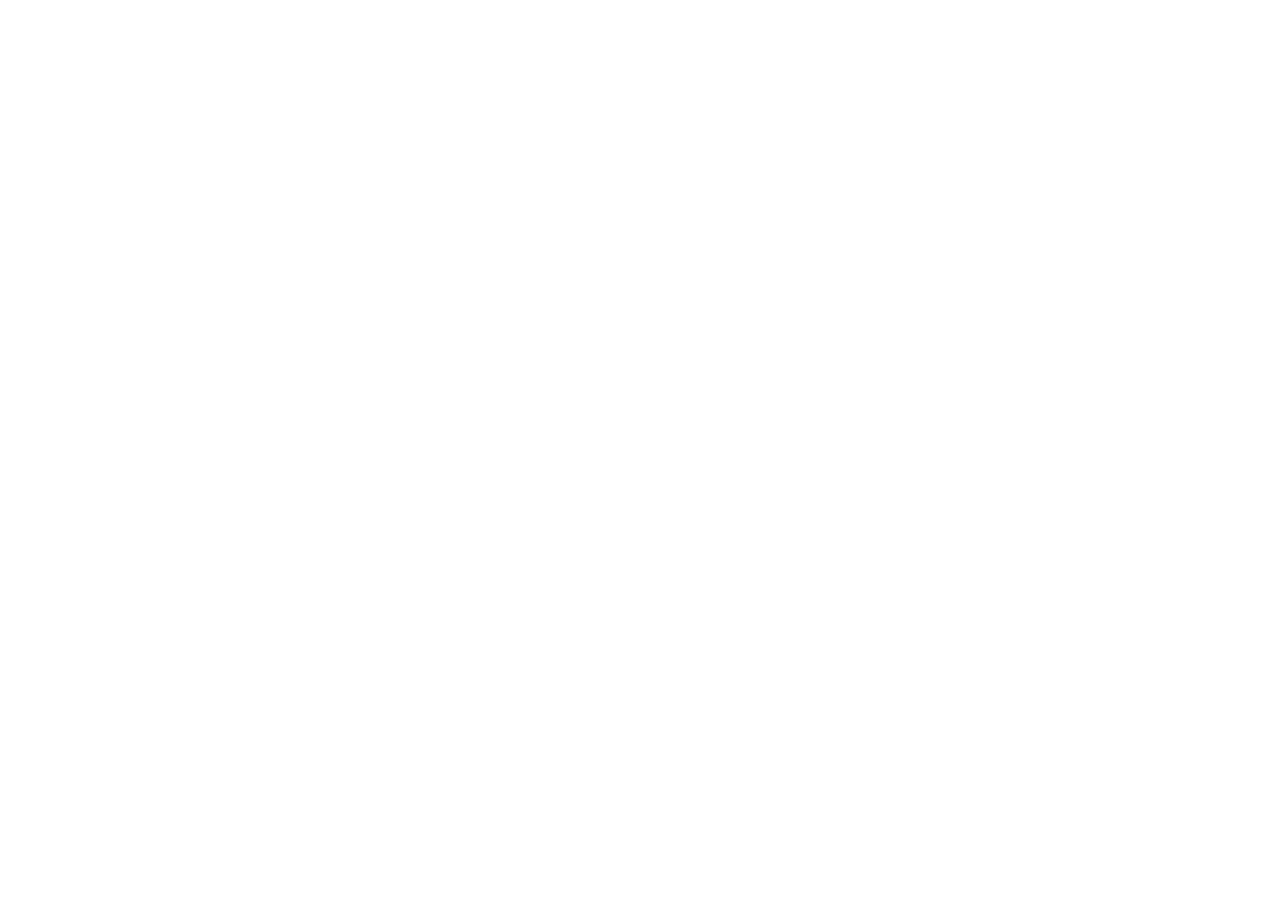
==== index.html @ 2cc30427 "完成了登录和注册功能的开发" ====
<!DOCTYPE html>
<html lang="en">
<head>
    <meta charset="UTF-8">
    <meta http-equiv="X-UA-Compatible" content="IE=edge">
    <meta name="viewport" content="width=device-width, initial-scale=1.0">
    <title>Document</title>
</head>
<body>
    
</body>
</html>
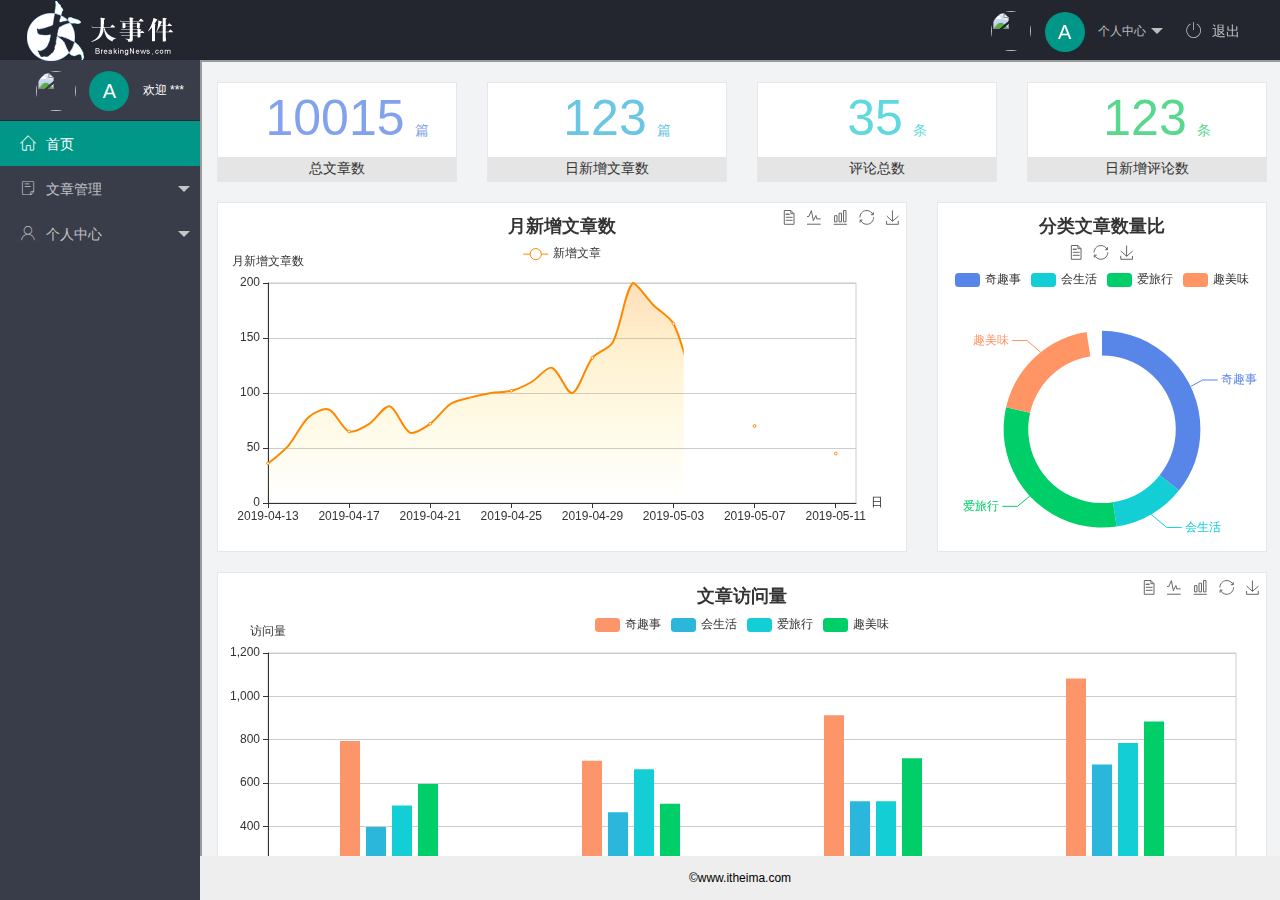
==== commit 14e8b4bc: "完成了主页功能的开" ====
--- a/index.html
+++ b/index.html
@@ -1,12 +1,92 @@
 <!DOCTYPE html>
 <html lang="en">
-<head>
-    <meta charset="UTF-8">
-    <meta http-equiv="X-UA-Compatible" content="IE=edge">
-    <meta name="viewport" content="width=device-width, initial-scale=1.0">
-    <title>Document</title>
-</head>
-<body>
-    
-</body>
+  <head>
+    <meta charset="UTF-8" />
+    <meta name="viewport" content="width=device-width, initial-scale=1.0" />
+    <title>后台主页</title>
+    <!-- 导入 layui 的样式表 -->
+    <link rel="stylesheet" href="/assets/lib/layui/css/layui.css" />
+    <!-- 导入 第三方图标库 -->
+    <link rel="stylesheet" href="/assets/fonts/iconfont.css">
+    <!-- 导入 自己 的样式表 -->
+    <link rel="stylesheet" href="/assets/css/index.css" />
+  </head>
+  <body class="layui-layout-body">
+    <div class="layui-layout layui-layout-admin">
+      <div class="layui-header">
+        <div class="layui-logo">
+          <img src="/assets/images/logo.png" alt="" />
+        </div>
+        <!-- 头部区域（可配合layui已有的水平导航） -->
+        <ul class="layui-nav layui-layout-right">
+          <li class="layui-nav-item">
+            <a href="javascript:;" class="userinfo">
+              <img src="http://t.cn/RCzsdCq" class="layui-nav-img" />
+              <span class="text-avatar">A</span>
+              个人中心
+            </a>
+            <dl class="layui-nav-child">
+              <dd><a href="">基本资料</a></dd>
+              <dd><a href="">更换头像</a></dd>
+              <dd><a href="">重置密码</a></dd>
+            </dl>
+          </li>
+          <li class="layui-nav-item"><a href="javascript:;" id="btnLogout"><span class="iconfont icon-tuichu"></span>退出</a></li>
+        </ul>
+      </div>
+
+      <div class="layui-side layui-bg-black">
+        <div class="layui-side-scroll">
+            <div class="userinfo">
+                <img src="http://t.cn/RCzsdCq" class="layui-nav-img" />
+                <span class="text-avatar">A</span>
+                <span id="welcome">欢迎 ***</span>
+            </div>
+          <!-- 左侧导航区域（可配合layui已有的垂直导航） -->
+          <ul class="layui-nav layui-nav-tree" lay-filter="test" lay-shrink="all">
+
+            <li class="layui-nav-item layui-this"><a href="/home/dashboard.html" target="fm"><span class="iconfont icon-home"></span>首页</a></li>
+            <!--name属性用来指定当前ifram的名称，src属性用来规定iframe中显示的文档的url-->
+            <li class="layui-nav-item ">
+              <a class="" href="javascript:;"><span class="iconfont icon-16"></span>文章管理</a>
+              <dl class="layui-nav-child">
+                <dd><a href="javascript:;">文章类别</a></dd>
+                <dd><a href="javascript:;">文章列表</a></dd>
+                <dd><a href="javascript:;">发布文章 </a></dd>
+              </dl>
+            </li>
+
+            <li class="layui-nav-item">
+              <a href="javascript:;"><span class="iconfont icon-user"></span>个人中心</a>
+              <dl class="layui-nav-child">
+                <dd><a href="javascript:;">基本资料</a></dd>
+                <dd><a href="javascript:;">更换头像</a></dd>
+                <dd><a href="javascript:;">重置密码</a></dd>
+              </dl>
+            </li>
+        
+          </ul>
+        </div>
+      </div>
+
+      <div class="layui-body">
+        <!-- 内容主体区域 -->
+        <iframe name="fm" src="/home/dashboard.html"></iframe> <!--默认是首页-->
+
+      </div>
+
+      <div class="layui-footer">
+        <!-- 底部固定区域 -->
+        ©www.itheima.com
+      </div>
+    </div>
+    <!-- 导入 layui 的JS文件 -->
+    <script src="/assets/lib/layui/layui.all.js"></script>
+    <!-- 导入 jquery 的JS文件 -->
+    <script src="/assets/lib/jquery.js"></script>
+    <!-- 导入 自己 的baseAPI文件 -->
+    <script src="/assets/js/baseAPI.js"></script>
+    <!-- 导入 自己 的JS文件 -->
+    <script src="/assets/js/index.js"></script>
+  </body>
 </html>--- a/assets/lib/layui/css/layui.css
+++ b/assets/lib/layui/css/layui.css
@@ -0,0 +1,2 @@
+/** layui-v2.5.5 MIT License By https://www.layui.com */
+ .layui-inline,img{display:inline-block;vertical-align:middle}h1,h2,h3,h4,h5,h6{font-weight:400}.layui-edge,.layui-header,.layui-inline,.layui-main{position:relative}.layui-body,.layui-edge,.layui-elip{overflow:hidden}.layui-btn,.layui-edge,.layui-inline,img{vertical-align:middle}.layui-btn,.layui-disabled,.layui-icon,.layui-unselect{-moz-user-select:none;-webkit-user-select:none;-ms-user-select:none}.layui-elip,.layui-form-checkbox span,.layui-form-pane .layui-form-label{text-overflow:ellipsis;white-space:nowrap}.layui-breadcrumb,.layui-tree-btnGroup{visibility:hidden}blockquote,body,button,dd,div,dl,dt,form,h1,h2,h3,h4,h5,h6,input,li,ol,p,pre,td,textarea,th,ul{margin:0;padding:0;-webkit-tap-highlight-color:rgba(0,0,0,0)}a:active,a:hover{outline:0}img{border:none}li{list-style:none}table{border-collapse:collapse;border-spacing:0}h4,h5,h6{font-size:100%}button,input,optgroup,option,select,textarea{font-family:inherit;font-size:inherit;font-style:inherit;font-weight:inherit;outline:0}pre{white-space:pre-wrap;white-space:-moz-pre-wrap;white-space:-pre-wrap;white-space:-o-pre-wrap;word-wrap:break-word}body{line-height:24px;font:14px Helvetica Neue,Helvetica,PingFang SC,Tahoma,Arial,sans-serif}hr{height:1px;margin:10px 0;border:0;clear:both}a{color:#333;text-decoration:none}a:hover{color:#777}a cite{font-style:normal;*cursor:pointer}.layui-border-box,.layui-border-box *{box-sizing:border-box}.layui-box,.layui-box *{box-sizing:content-box}.layui-clear{clear:both;*zoom:1}.layui-clear:after{content:'\20';clear:both;*zoom:1;display:block;height:0}.layui-inline{*display:inline;*zoom:1}.layui-edge{display:inline-block;width:0;height:0;border-width:6px;border-style:dashed;border-color:transparent}.layui-edge-top{top:-4px;border-bottom-color:#999;border-bottom-style:solid}.layui-edge-right{border-left-color:#999;border-left-style:solid}.layui-edge-bottom{top:2px;border-top-color:#999;border-top-style:solid}.layui-edge-left{border-right-color:#999;border-right-style:solid}.layui-disabled,.layui-disabled:hover{color:#d2d2d2!important;cursor:not-allowed!important}.layui-circle{border-radius:100%}.layui-show{display:block!important}.layui-hide{display:none!important}@font-face{font-family:layui-icon;src:url(../font/iconfont.eot?v=250);src:url(../font/iconfont.eot?v=250#iefix) format('embedded-opentype'),url(../font/iconfont.woff2?v=250) format('woff2'),url(../font/iconfont.woff?v=250) format('woff'),url(../font/iconfont.ttf?v=250) format('truetype'),url(../font/iconfont.svg?v=250#layui-icon) format('svg')}.layui-icon{font-family:layui-icon!important;font-size:16px;font-style:normal;-webkit-font-smoothing:antialiased;-moz-osx-font-smoothing:grayscale}.layui-icon-reply-fill:before{content:"\e611"}.layui-icon-set-fill:before{content:"\e614"}.layui-icon-menu-fill:before{content:"\e60f"}.layui-icon-search:before{content:"\e615"}.layui-icon-share:before{content:"\e641"}.layui-icon-set-sm:before{content:"\e620"}.layui-icon-engine:before{content:"\e628"}.layui-icon-close:before{content:"\1006"}.layui-icon-close-fill:before{content:"\1007"}.layui-icon-chart-screen:before{content:"\e629"}.layui-icon-star:before{content:"\e600"}.layui-icon-circle-dot:before{content:"\e617"}.layui-icon-chat:before{content:"\e606"}.layui-icon-release:before{content:"\e609"}.layui-icon-list:before{content:"\e60a"}.layui-icon-chart:before{content:"\e62c"}.layui-icon-ok-circle:before{content:"\1005"}.layui-icon-layim-theme:before{content:"\e61b"}.layui-icon-table:before{content:"\e62d"}.layui-icon-right:before{content:"\e602"}.layui-icon-left:before{content:"\e603"}.layui-icon-cart-simple:before{content:"\e698"}.layui-icon-face-cry:before{content:"\e69c"}.layui-icon-face-smile:before{content:"\e6af"}.layui-icon-survey:before{content:"\e6b2"}.layui-icon-tree:before{content:"\e62e"}.layui-icon-upload-circle:before{content:"\e62f"}.layui-icon-add-circle:before{content:"\e61f"}.layui-icon-download-circle:before{content:"\e601"}.layui-icon-templeate-1:before{content:"\e630"}.layui-icon-util:before{content:"\e631"}.layui-icon-face-surprised:before{content:"\e664"}.layui-icon-edit:before{content:"\e642"}.layui-icon-speaker:before{content:"\e645"}.layui-icon-down:before{content:"\e61a"}.layui-icon-file:before{content:"\e621"}.layui-icon-layouts:before{content:"\e632"}.layui-icon-rate-half:before{content:"\e6c9"}.layui-icon-add-circle-fine:before{content:"\e608"}.layui-icon-prev-circle:before{content:"\e633"}.layui-icon-read:before{content:"\e705"}.layui-icon-404:before{content:"\e61c"}.layui-icon-carousel:before{content:"\e634"}.layui-icon-help:before{content:"\e607"}.layui-icon-code-circle:before{content:"\e635"}.layui-icon-water:before{content:"\e636"}.layui-icon-username:before{content:"\e66f"}.layui-icon-find-fill:before{content:"\e670"}.layui-icon-about:before{content:"\e60b"}.layui-icon-location:before{content:"\e715"}.layui-icon-up:before{content:"\e619"}.layui-icon-pause:before{content:"\e651"}.layui-icon-date:before{content:"\e637"}.layui-icon-layim-uploadfile:before{content:"\e61d"}.layui-icon-delete:before{content:"\e640"}.layui-icon-play:before{content:"\e652"}.layui-icon-top:before{content:"\e604"}.layui-icon-friends:before{content:"\e612"}.layui-icon-refresh-3:before{content:"\e9aa"}.layui-icon-ok:before{content:"\e605"}.layui-icon-layer:before{content:"\e638"}.layui-icon-face-smile-fine:before{content:"\e60c"}.layui-icon-dollar:before{content:"\e659"}.layui-icon-group:before{content:"\e613"}.layui-icon-layim-download:before{content:"\e61e"}.layui-icon-picture-fine:before{content:"\e60d"}.layui-icon-link:before{content:"\e64c"}.layui-icon-diamond:before{content:"\e735"}.layui-icon-log:before{content:"\e60e"}.layui-icon-rate-solid:before{content:"\e67a"}.layui-icon-fonts-del:before{content:"\e64f"}.layui-icon-unlink:before{content:"\e64d"}.layui-icon-fonts-clear:before{content:"\e639"}.layui-icon-triangle-r:before{content:"\e623"}.layui-icon-circle:before{content:"\e63f"}.layui-icon-radio:before{content:"\e643"}.layui-icon-align-center:before{content:"\e647"}.layui-icon-align-right:before{content:"\e648"}.layui-icon-align-left:before{content:"\e649"}.layui-icon-loading-1:before{content:"\e63e"}.layui-icon-return:before{content:"\e65c"}.layui-icon-fonts-strong:before{content:"\e62b"}.layui-icon-upload:before{content:"\e67c"}.layui-icon-dialogue:before{content:"\e63a"}.layui-icon-video:before{content:"\e6ed"}.layui-icon-headset:before{content:"\e6fc"}.layui-icon-cellphone-fine:before{content:"\e63b"}.layui-icon-add-1:before{content:"\e654"}.layui-icon-face-smile-b:before{content:"\e650"}.layui-icon-fonts-html:before{content:"\e64b"}.layui-icon-form:before{content:"\e63c"}.layui-icon-cart:before{content:"\e657"}.layui-icon-camera-fill:before{content:"\e65d"}.layui-icon-tabs:before{content:"\e62a"}.layui-icon-fonts-code:before{content:"\e64e"}.layui-icon-fire:before{content:"\e756"}.layui-icon-set:before{content:"\e716"}.layui-icon-fonts-u:before{content:"\e646"}.layui-icon-triangle-d:before{content:"\e625"}.layui-icon-tips:before{content:"\e702"}.layui-icon-picture:before{content:"\e64a"}.layui-icon-more-vertical:before{content:"\e671"}.layui-icon-flag:before{content:"\e66c"}.layui-icon-loading:before{content:"\e63d"}.layui-icon-fonts-i:before{content:"\e644"}.layui-icon-refresh-1:before{content:"\e666"}.layui-icon-rmb:before{content:"\e65e"}.layui-icon-home:before{content:"\e68e"}.layui-icon-user:before{content:"\e770"}.layui-icon-notice:before{content:"\e667"}.layui-icon-login-weibo:before{content:"\e675"}.layui-icon-voice:before{content:"\e688"}.layui-icon-upload-drag:before{content:"\e681"}.layui-icon-login-qq:before{content:"\e676"}.layui-icon-snowflake:before{content:"\e6b1"}.layui-icon-file-b:before{content:"\e655"}.layui-icon-template:before{content:"\e663"}.layui-icon-auz:before{content:"\e672"}.layui-icon-console:before{content:"\e665"}.layui-icon-app:before{content:"\e653"}.layui-icon-prev:before{content:"\e65a"}.layui-icon-website:before{content:"\e7ae"}.layui-icon-next:before{content:"\e65b"}.layui-icon-component:before{content:"\e857"}.layui-icon-more:before{content:"\e65f"}.layui-icon-login-wechat:before{content:"\e677"}.layui-icon-shrink-right:before{content:"\e668"}.layui-icon-spread-left:before{content:"\e66b"}.layui-icon-camera:before{content:"\e660"}.layui-icon-note:before{content:"\e66e"}.layui-icon-refresh:before{content:"\e669"}.layui-icon-female:before{content:"\e661"}.layui-icon-male:before{content:"\e662"}.layui-icon-password:before{content:"\e673"}.layui-icon-senior:before{content:"\e674"}.layui-icon-theme:before{content:"\e66a"}.layui-icon-tread:before{content:"\e6c5"}.layui-icon-praise:before{content:"\e6c6"}.layui-icon-star-fill:before{content:"\e658"}.layui-icon-rate:before{content:"\e67b"}.layui-icon-template-1:before{content:"\e656"}.layui-icon-vercode:before{content:"\e679"}.layui-icon-cellphone:before{content:"\e678"}.layui-icon-screen-full:before{content:"\e622"}.layui-icon-screen-restore:before{content:"\e758"}.layui-icon-cols:before{content:"\e610"}.layui-icon-export:before{content:"\e67d"}.layui-icon-print:before{content:"\e66d"}.layui-icon-slider:before{content:"\e714"}.layui-icon-addition:before{content:"\e624"}.layui-icon-subtraction:before{content:"\e67e"}.layui-icon-service:before{content:"\e626"}.layui-icon-transfer:before{content:"\e691"}.layui-main{width:1140px;margin:0 auto}.layui-header{z-index:1000;height:60px}.layui-header a:hover{transition:all .5s;-webkit-transition:all .5s}.layui-side{position:fixed;left:0;top:0;bottom:0;z-index:999;width:200px;overflow-x:hidden}.layui-side-scroll{position:relative;width:220px;height:100%;overflow-x:hidden}.layui-body{position:absolute;left:200px;right:0;top:0;bottom:0;z-index:998;width:auto;overflow-y:auto;box-sizing:border-box}.layui-layout-body{overflow:hidden}.layui-layout-admin .layui-header{background-color:#23262E}.layui-layout-admin .layui-side{top:60px;width:200px;overflow-x:hidden}.layui-layout-admin .layui-body{position:fixed;top:60px;bottom:44px}.layui-layout-admin .layui-main{width:auto;margin:0 15px}.layui-layout-admin .layui-footer{position:fixed;left:200px;right:0;bottom:0;height:44px;line-height:44px;padding:0 15px;background-color:#eee}.layui-layout-admin .layui-logo{position:absolute;left:0;top:0;width:200px;height:100%;line-height:60px;text-align:center;color:#009688;font-size:16px}.layui-layout-admin .layui-header .layui-nav{background:0 0}.layui-layout-left{position:absolute!important;left:200px;top:0}.layui-layout-right{position:absolute!important;right:0;top:0}.layui-container{position:relative;margin:0 auto;padding:0 15px;box-sizing:border-box}.layui-fluid{position:relative;margin:0 auto;padding:0 15px}.layui-row:after,.layui-row:before{content:'';display:block;clear:both}.layui-col-lg1,.layui-col-lg10,.layui-col-lg11,.layui-col-lg12,.layui-col-lg2,.layui-col-lg3,.layui-col-lg4,.layui-col-lg5,.layui-col-lg6,.layui-col-lg7,.layui-col-lg8,.layui-col-lg9,.layui-col-md1,.layui-col-md10,.layui-col-md11,.layui-col-md12,.layui-col-md2,.layui-col-md3,.layui-col-md4,.layui-col-md5,.layui-col-md6,.layui-col-md7,.layui-col-md8,.layui-col-md9,.layui-col-sm1,.layui-col-sm10,.layui-col-sm11,.layui-col-sm12,.layui-col-sm2,.layui-col-sm3,.layui-col-sm4,.layui-col-sm5,.layui-col-sm6,.layui-col-sm7,.layui-col-sm8,.layui-col-sm9,.layui-col-xs1,.layui-col-xs10,.layui-col-xs11,.layui-col-xs12,.layui-col-xs2,.layui-col-xs3,.layui-col-xs4,.layui-col-xs5,.layui-col-xs6,.layui-col-xs7,.layui-col-xs8,.layui-col-xs9{position:relative;display:block;box-sizing:border-box}.layui-col-xs1,.layui-col-xs10,.layui-col-xs11,.layui-col-xs12,.layui-col-xs2,.layui-col-xs3,.layui-col-xs4,.layui-col-xs5,.layui-col-xs6,.layui-col-xs7,.layui-col-xs8,.layui-col-xs9{float:left}.layui-col-xs1{width:8.33333333%}.layui-col-xs2{width:16.66666667%}.layui-col-xs3{width:25%}.layui-col-xs4{width:33.33333333%}.layui-col-xs5{width:41.66666667%}.layui-col-xs6{width:50%}.layui-col-xs7{width:58.33333333%}.layui-col-xs8{width:66.66666667%}.layui-col-xs9{width:75%}.layui-col-xs10{width:83.33333333%}.layui-col-xs11{width:91.66666667%}.layui-col-xs12{width:100%}.layui-col-xs-offset1{margin-left:8.33333333%}.layui-col-xs-offset2{margin-left:16.66666667%}.layui-col-xs-offset3{margin-left:25%}.layui-col-xs-offset4{margin-left:33.33333333%}.layui-col-xs-offset5{margin-left:41.66666667%}.layui-col-xs-offset6{margin-left:50%}.layui-col-xs-offset7{margin-left:58.33333333%}.layui-col-xs-offset8{margin-left:66.66666667%}.layui-col-xs-offset9{margin-left:75%}.layui-col-xs-offset10{margin-left:83.33333333%}.layui-col-xs-offset11{margin-left:91.66666667%}.layui-col-xs-offset12{margin-left:100%}@media screen and (max-width:768px){.layui-hide-xs{display:none!important}.layui-show-xs-block{display:block!important}.layui-show-xs-inline{display:inline!important}.layui-show-xs-inline-block{display:inline-block!important}}@media screen and (min-width:768px){.layui-container{width:750px}.layui-hide-sm{display:none!important}.layui-show-sm-block{display:block!important}.layui-show-sm-inline{display:inline!important}.layui-show-sm-inline-block{display:inline-block!important}.layui-col-sm1,.layui-col-sm10,.layui-col-sm11,.layui-col-sm12,.layui-col-sm2,.layui-col-sm3,.layui-col-sm4,.layui-col-sm5,.layui-col-sm6,.layui-col-sm7,.layui-col-sm8,.layui-col-sm9{float:left}.layui-col-sm1{width:8.33333333%}.layui-col-sm2{width:16.66666667%}.layui-col-sm3{width:25%}.layui-col-sm4{width:33.33333333%}.layui-col-sm5{width:41.66666667%}.layui-col-sm6{width:50%}.layui-col-sm7{width:58.33333333%}.layui-col-sm8{width:66.66666667%}.layui-col-sm9{width:75%}.layui-col-sm10{width:83.33333333%}.layui-col-sm11{width:91.66666667%}.layui-col-sm12{width:100%}.layui-col-sm-offset1{margin-left:8.33333333%}.layui-col-sm-offset2{margin-left:16.66666667%}.layui-col-sm-offset3{margin-left:25%}.layui-col-sm-offset4{margin-left:33.33333333%}.layui-col-sm-offset5{margin-left:41.66666667%}.layui-col-sm-offset6{margin-left:50%}.layui-col-sm-offset7{margin-left:58.33333333%}.layui-col-sm-offset8{margin-left:66.66666667%}.layui-col-sm-offset9{margin-left:75%}.layui-col-sm-offset10{margin-left:83.33333333%}.layui-col-sm-offset11{margin-left:91.66666667%}.layui-col-sm-offset12{margin-left:100%}}@media screen and (min-width:992px){.layui-container{width:970px}.layui-hide-md{display:none!important}.layui-show-md-block{display:block!important}.layui-show-md-inline{display:inline!important}.layui-show-md-inline-block{display:inline-block!important}.layui-col-md1,.layui-col-md10,.layui-col-md11,.layui-col-md12,.layui-col-md2,.layui-col-md3,.layui-col-md4,.layui-col-md5,.layui-col-md6,.layui-col-md7,.layui-col-md8,.layui-col-md9{float:left}.layui-col-md1{width:8.33333333%}.layui-col-md2{width:16.66666667%}.layui-col-md3{width:25%}.layui-col-md4{width:33.33333333%}.layui-col-md5{width:41.66666667%}.layui-col-md6{width:50%}.layui-col-md7{width:58.33333333%}.layui-col-md8{width:66.66666667%}.layui-col-md9{width:75%}.layui-col-md10{width:83.33333333%}.layui-col-md11{width:91.66666667%}.layui-col-md12{width:100%}.layui-col-md-offset1{margin-left:8.33333333%}.layui-col-md-offset2{margin-left:16.66666667%}.layui-col-md-offset3{margin-left:25%}.layui-col-md-offset4{margin-left:33.33333333%}.layui-col-md-offset5{margin-left:41.66666667%}.layui-col-md-offset6{margin-left:50%}.layui-col-md-offset7{margin-left:58.33333333%}.layui-col-md-offset8{margin-left:66.66666667%}.layui-col-md-offset9{margin-left:75%}.layui-col-md-offset10{margin-left:83.33333333%}.layui-col-md-offset11{margin-left:91.66666667%}.layui-col-md-offset12{margin-left:100%}}@media screen and (min-width:1200px){.layui-container{width:1170px}.layui-hide-lg{display:none!important}.layui-show-lg-block{display:block!important}.layui-show-lg-inline{display:inline!important}.layui-show-lg-inline-block{display:inline-block!important}.layui-col-lg1,.layui-col-lg10,.layui-col-lg11,.layui-col-lg12,.layui-col-lg2,.layui-col-lg3,.layui-col-lg4,.layui-col-lg5,.layui-col-lg6,.layui-col-lg7,.layui-col-lg8,.layui-col-lg9{float:left}.layui-col-lg1{width:8.33333333%}.layui-col-lg2{width:16.66666667%}.layui-col-lg3{width:25%}.layui-col-lg4{width:33.33333333%}.layui-col-lg5{width:41.66666667%}.layui-col-lg6{width:50%}.layui-col-lg7{width:58.33333333%}.layui-col-lg8{width:66.66666667%}.layui-col-lg9{width:75%}.layui-col-lg10{width:83.33333333%}.layui-col-lg11{width:91.66666667%}.layui-col-lg12{width:100%}.layui-col-lg-offset1{margin-left:8.33333333%}.layui-col-lg-offset2{margin-left:16.66666667%}.layui-col-lg-offset3{margin-left:25%}.layui-col-lg-offset4{margin-left:33.33333333%}.layui-col-lg-offset5{margin-left:41.66666667%}.layui-col-lg-offset6{margin-left:50%}.layui-col-lg-offset7{margin-left:58.33333333%}.layui-col-lg-offset8{margin-left:66.66666667%}.layui-col-lg-offset9{margin-left:75%}.layui-col-lg-offset10{margin-left:83.33333333%}.layui-col-lg-offset11{margin-left:91.66666667%}.layui-col-lg-offset12{margin-left:100%}}.layui-col-space1{margin:-.5px}.layui-col-space1>*{padding:.5px}.layui-col-space3{margin:-1.5px}.layui-col-space3>*{padding:1.5px}.layui-col-space5{margin:-2.5px}.layui-col-space5>*{padding:2.5px}.layui-col-space8{margin:-3.5px}.layui-col-space8>*{padding:3.5px}.layui-col-space10{margin:-5px}.layui-col-space10>*{padding:5px}.layui-col-space12{margin:-6px}.layui-col-space12>*{padding:6px}.layui-col-space15{margin:-7.5px}.layui-col-space15>*{padding:7.5px}.layui-col-space18{margin:-9px}.layui-col-space18>*{padding:9px}.layui-col-space20{margin:-10px}.layui-col-space20>*{padding:10px}.layui-col-space22{margin:-11px}.layui-col-space22>*{padding:11px}.layui-col-space25{margin:-12.5px}.layui-col-space25>*{padding:12.5px}.layui-col-space30{margin:-15px}.layui-col-space30>*{padding:15px}.layui-btn,.layui-input,.layui-select,.layui-textarea,.layui-upload-button{outline:0;-webkit-appearance:none;transition:all .3s;-webkit-transition:all .3s;box-sizing:border-box}.layui-elem-quote{margin-bottom:10px;padding:15px;line-height:22px;border-left:5px solid #009688;border-radius:0 2px 2px 0;background-color:#f2f2f2}.layui-quote-nm{border-style:solid;border-width:1px 1px 1px 5px;background:0 0}.layui-elem-field{margin-bottom:10px;padding:0;border-width:1px;border-style:solid}.layui-elem-field legend{margin-left:20px;padding:0 10px;font-size:20px;font-weight:300}.layui-field-title{margin:10px 0 20px;border-width:1px 0 0}.layui-field-box{padding:10px 15px}.layui-field-title .layui-field-box{padding:10px 0}.layui-progress{position:relative;height:6px;border-radius:20px;background-color:#e2e2e2}.layui-progress-bar{position:absolute;left:0;top:0;width:0;max-width:100%;height:6px;border-radius:20px;text-align:right;background-color:#5FB878;transition:all .3s;-webkit-transition:all .3s}.layui-progress-big,.layui-progress-big .layui-progress-bar{height:18px;line-height:18px}.layui-progress-text{position:relative;top:-20px;line-height:18px;font-size:12px;color:#666}.layui-progress-big .layui-progress-text{position:static;padding:0 10px;color:#fff}.layui-collapse{border-width:1px;border-style:solid;border-radius:2px}.layui-colla-content,.layui-colla-item{border-top-width:1px;border-top-style:solid}.layui-colla-item:first-child{border-top:none}.layui-colla-title{position:relative;height:42px;line-height:42px;padding:0 15px 0 35px;color:#333;background-color:#f2f2f2;cursor:pointer;font-size:14px;overflow:hidden}.layui-colla-content{display:none;padding:10px 15px;line-height:22px;color:#666}.layui-colla-icon{position:absolute;left:15px;top:0;font-size:14px}.layui-card{margin-bottom:15px;border-radius:2px;background-color:#fff;box-shadow:0 1px 2px 0 rgba(0,0,0,.05)}.layui-card:last-child{margin-bottom:0}.layui-card-header{position:relative;height:42px;line-height:42px;padding:0 15px;border-bottom:1px solid #f6f6f6;color:#333;border-radius:2px 2px 0 0;font-size:14px}.layui-bg-black,.layui-bg-blue,.layui-bg-cyan,.layui-bg-green,.layui-bg-orange,.layui-bg-red{color:#fff!important}.layui-card-body{position:relative;padding:10px 15px;line-height:24px}.layui-card-body[pad15]{padding:15px}.layui-card-body[pad20]{padding:20px}.layui-card-body .layui-table{margin:5px 0}.layui-card .layui-tab{margin:0}.layui-panel-window{position:relative;padding:15px;border-radius:0;border-top:5px solid #E6E6E6;background-color:#fff}.layui-auxiliar-moving{position:fixed;left:0;right:0;top:0;bottom:0;width:100%;height:100%;background:0 0;z-index:9999999999}.layui-form-label,.layui-form-mid,.layui-form-select,.layui-input-block,.layui-input-inline,.layui-textarea{position:relative}.layui-bg-red{background-color:#FF5722!important}.layui-bg-orange{background-color:#FFB800!important}.layui-bg-green{background-color:#009688!important}.layui-bg-cyan{background-color:#2F4056!important}.layui-bg-blue{background-color:#1E9FFF!important}.layui-bg-black{background-color:#393D49!important}.layui-bg-gray{background-color:#eee!important;color:#666!important}.layui-badge-rim,.layui-colla-content,.layui-colla-item,.layui-collapse,.layui-elem-field,.layui-form-pane .layui-form-item[pane],.layui-form-pane .layui-form-label,.layui-input,.layui-layedit,.layui-layedit-tool,.layui-quote-nm,.layui-select,.layui-tab-bar,.layui-tab-card,.layui-tab-title,.layui-tab-title .layui-this:after,.layui-textarea{border-color:#e6e6e6}.layui-timeline-item:before,hr{background-color:#e6e6e6}.layui-text{line-height:22px;font-size:14px;color:#666}.layui-text h1,.layui-text h2,.layui-text h3{font-weight:500;color:#333}.layui-text h1{font-size:30px}.layui-text h2{font-size:24px}.layui-text h3{font-size:18px}.layui-text a:not(.layui-btn){color:#01AAED}.layui-text a:not(.layui-btn):hover{text-decoration:underline}.layui-text ul{padding:5px 0 5px 15px}.layui-text ul li{margin-top:5px;list-style-type:disc}.layui-text em,.layui-word-aux{color:#999!important;padding:0 5px!important}.layui-btn{display:inline-block;height:38px;line-height:38px;padding:0 18px;background-color:#009688;color:#fff;white-space:nowrap;text-align:center;font-size:14px;border:none;border-radius:2px;cursor:pointer}.layui-btn:hover{opacity:.8;filter:alpha(opacity=80);color:#fff}.layui-btn:active{opacity:1;filter:alpha(opacity=100)}.layui-btn+.layui-btn{margin-left:10px}.layui-btn-container{font-size:0}.layui-btn-container .layui-btn{margin-right:10px;margin-bottom:10px}.layui-btn-container .layui-btn+.layui-btn{margin-left:0}.layui-table .layui-btn-container .layui-btn{margin-bottom:9px}.layui-btn-radius{border-radius:100px}.layui-btn .layui-icon{margin-right:3px;font-size:18px;vertical-align:bottom;vertical-align:middle\9}.layui-btn-primary{border:1px solid #C9C9C9;background-color:#fff;color:#555}.layui-btn-primary:hover{border-color:#009688;color:#333}.layui-btn-normal{background-color:#1E9FFF}.layui-btn-warm{background-color:#FFB800}.layui-btn-danger{background-color:#FF5722}.layui-btn-checked{background-color:#5FB878}.layui-btn-disabled,.layui-btn-disabled:active,.layui-btn-disabled:hover{border:1px solid #e6e6e6;background-color:#FBFBFB;color:#C9C9C9;cursor:not-allowed;opacity:1}.layui-btn-lg{height:44px;line-height:44px;padding:0 25px;font-size:16px}.layui-btn-sm{height:30px;line-height:30px;padding:0 10px;font-size:12px}.layui-btn-sm i{font-size:16px!important}.layui-btn-xs{height:22px;line-height:22px;padding:0 5px;font-size:12px}.layui-btn-xs i{font-size:14px!important}.layui-btn-group{display:inline-block;vertical-align:middle;font-size:0}.layui-btn-group .layui-btn{margin-left:0!important;margin-right:0!important;border-left:1px solid rgba(255,255,255,.5);border-radius:0}.layui-btn-group .layui-btn-primary{border-left:none}.layui-btn-group .layui-btn-primary:hover{border-color:#C9C9C9;color:#009688}.layui-btn-group .layui-btn:first-child{border-left:none;border-radius:2px 0 0 2px}.layui-btn-group .layui-btn-primary:first-child{border-left:1px solid #c9c9c9}.layui-btn-group .layui-btn:last-child{border-radius:0 2px 2px 0}.layui-btn-group .layui-btn+.layui-btn{margin-left:0}.layui-btn-group+.layui-btn-group{margin-left:10px}.layui-btn-fluid{width:100%}.layui-input,.layui-select,.layui-textarea{height:38px;line-height:1.3;line-height:38px\9;border-width:1px;border-style:solid;background-color:#fff;border-radius:2px}.layui-input::-webkit-input-placeholder,.layui-select::-webkit-input-placeholder,.layui-textarea::-webkit-input-placeholder{line-height:1.3}.layui-input,.layui-textarea{display:block;width:100%;padding-left:10px}.layui-input:hover,.layui-textarea:hover{border-color:#D2D2D2!important}.layui-input:focus,.layui-textarea:focus{border-color:#C9C9C9!important}.layui-textarea{min-height:100px;height:auto;line-height:20px;padding:6px 10px;resize:vertical}.layui-select{padding:0 10px}.layui-form input[type=checkbox],.layui-form input[type=radio],.layui-form select{display:none}.layui-form [lay-ignore]{display:initial}.layui-form-item{margin-bottom:15px;clear:both;*zoom:1}.layui-form-item:after{content:'\20';clear:both;*zoom:1;display:block;height:0}.layui-form-label{float:left;display:block;padding:9px 15px;width:80px;font-weight:400;line-height:20px;text-align:right}.layui-form-label-col{display:block;float:none;padding:9px 0;line-height:20px;text-align:left}.layui-form-item .layui-inline{margin-bottom:5px;margin-right:10px}.layui-input-block{margin-left:110px;min-height:36px}.layui-input-inline{display:inline-block;vertical-align:middle}.layui-form-item .layui-input-inline{float:left;width:190px;margin-right:10px}.layui-form-text .layui-input-inline{width:auto}.layui-form-mid{float:left;display:block;padding:9px 0!important;line-height:20px;margin-right:10px}.layui-form-danger+.layui-form-select .layui-input,.layui-form-danger:focus{border-color:#FF5722!important}.layui-form-select .layui-input{padding-right:30px;cursor:pointer}.layui-form-select .layui-edge{position:absolute;right:10px;top:50%;margin-top:-3px;cursor:pointer;border-width:6px;border-top-color:#c2c2c2;border-top-style:solid;transition:all .3s;-webkit-transition:all .3s}.layui-form-select dl{display:none;position:absolute;left:0;top:42px;padding:5px 0;z-index:899;min-width:100%;border:1px solid #d2d2d2;max-height:300px;overflow-y:auto;background-color:#fff;border-radius:2px;box-shadow:0 2px 4px rgba(0,0,0,.12);box-sizing:border-box}.layui-form-select dl dd,.layui-form-select dl dt{padding:0 10px;line-height:36px;white-space:nowrap;overflow:hidden;text-overflow:ellipsis}.layui-form-select dl dt{font-size:12px;color:#999}.layui-form-select dl dd{cursor:pointer}.layui-form-select dl dd:hover{background-color:#f2f2f2;-webkit-transition:.5s all;transition:.5s all}.layui-form-select .layui-select-group dd{padding-left:20px}.layui-form-select dl dd.layui-select-tips{padding-left:10px!important;color:#999}.layui-form-select dl dd.layui-this{background-color:#5FB878;color:#fff}.layui-form-checkbox,.layui-form-select dl dd.layui-disabled{background-color:#fff}.layui-form-selected dl{display:block}.layui-form-checkbox,.layui-form-checkbox *,.layui-form-switch{display:inline-block;vertical-align:middle}.layui-form-selected .layui-edge{margin-top:-9px;-webkit-transform:rotate(180deg);transform:rotate(180deg);margin-top:-3px\9}:root .layui-form-selected .layui-edge{margin-top:-9px\0/IE9}.layui-form-selectup dl{top:auto;bottom:42px}.layui-select-none{margin:5px 0;text-align:center;color:#999}.layui-select-disabled .layui-disabled{border-color:#eee!important}.layui-select-disabled .layui-edge{border-top-color:#d2d2d2}.layui-form-checkbox{position:relative;height:30px;line-height:30px;margin-right:10px;padding-right:30px;cursor:pointer;font-size:0;-webkit-transition:.1s linear;transition:.1s linear;box-sizing:border-box}.layui-form-checkbox span{padding:0 10px;height:100%;font-size:14px;border-radius:2px 0 0 2px;background-color:#d2d2d2;color:#fff;overflow:hidden}.layui-form-checkbox:hover span{background-color:#c2c2c2}.layui-form-checkbox i{position:absolute;right:0;top:0;width:30px;height:28px;border:1px solid #d2d2d2;border-left:none;border-radius:0 2px 2px 0;color:#fff;font-size:20px;text-align:center}.layui-form-checkbox:hover i{border-color:#c2c2c2;color:#c2c2c2}.layui-form-checked,.layui-form-checked:hover{border-color:#5FB878}.layui-form-checked span,.layui-form-checked:hover span{background-color:#5FB878}.layui-form-checked i,.layui-form-checked:hover i{color:#5FB878}.layui-form-item .layui-form-checkbox{margin-top:4px}.layui-form-checkbox[lay-skin=primary]{height:auto!important;line-height:normal!important;min-width:18px;min-height:18px;border:none!important;margin-right:0;padding-left:28px;padding-right:0;background:0 0}.layui-form-checkbox[lay-skin=primary] span{padding-left:0;padding-right:15px;line-height:18px;background:0 0;color:#666}.layui-form-checkbox[lay-skin=primary] i{right:auto;left:0;width:16px;height:16px;line-height:16px;border:1px solid #d2d2d2;font-size:12px;border-radius:2px;background-color:#fff;-webkit-transition:.1s linear;transition:.1s linear}.layui-form-checkbox[lay-skin=primary]:hover i{border-color:#5FB878;color:#fff}.layui-form-checked[lay-skin=primary] i{border-color:#5FB878!important;background-color:#5FB878;color:#fff}.layui-checkbox-disbaled[lay-skin=primary] span{background:0 0!important;color:#c2c2c2}.layui-checkbox-disbaled[lay-skin=primary]:hover i{border-color:#d2d2d2}.layui-form-item .layui-form-checkbox[lay-skin=primary]{margin-top:10px}.layui-form-switch{position:relative;height:22px;line-height:22px;min-width:35px;padding:0 5px;margin-top:8px;border:1px solid #d2d2d2;border-radius:20px;cursor:pointer;background-color:#fff;-webkit-transition:.1s linear;transition:.1s linear}.layui-form-switch i{position:absolute;left:5px;top:3px;width:16px;height:16px;border-radius:20px;background-color:#d2d2d2;-webkit-transition:.1s linear;transition:.1s linear}.layui-form-switch em{position:relative;top:0;width:25px;margin-left:21px;padding:0!important;text-align:center!important;color:#999!important;font-style:normal!important;font-size:12px}.layui-form-onswitch{border-color:#5FB878;background-color:#5FB878}.layui-checkbox-disbaled,.layui-checkbox-disbaled i{border-color:#e2e2e2!important}.layui-form-onswitch i{left:100%;margin-left:-21px;background-color:#fff}.layui-form-onswitch em{margin-left:5px;margin-right:21px;color:#fff!important}.layui-checkbox-disbaled span{background-color:#e2e2e2!important}.layui-checkbox-disbaled:hover i{color:#fff!important}[lay-radio]{display:none}.layui-form-radio,.layui-form-radio *{display:inline-block;vertical-align:middle}.layui-form-radio{line-height:28px;margin:6px 10px 0 0;padding-right:10px;cursor:pointer;font-size:0}.layui-form-radio *{font-size:14px}.layui-form-radio>i{margin-right:8px;font-size:22px;color:#c2c2c2}.layui-form-radio>i:hover,.layui-form-radioed>i{color:#5FB878}.layui-radio-disbaled>i{color:#e2e2e2!important}.layui-form-pane .layui-form-label{width:110px;padding:8px 15px;height:38px;line-height:20px;border-width:1px;border-style:solid;border-radius:2px 0 0 2px;text-align:center;background-color:#FBFBFB;overflow:hidden;box-sizing:border-box}.layui-form-pane .layui-input-inline{margin-left:-1px}.layui-form-pane .layui-input-block{margin-left:110px;left:-1px}.layui-form-pane .layui-input{border-radius:0 2px 2px 0}.layui-form-pane .layui-form-text .layui-form-label{float:none;width:100%;border-radius:2px;box-sizing:border-box;text-align:left}.layui-form-pane .layui-form-text .layui-input-inline{display:block;margin:0;top:-1px;clear:both}.layui-form-pane .layui-form-text .layui-input-block{margin:0;left:0;top:-1px}.layui-form-pane .layui-form-text .layui-textarea{min-height:100px;border-radius:0 0 2px 2px}.layui-form-pane .layui-form-checkbox{margin:4px 0 4px 10px}.layui-form-pane .layui-form-radio,.layui-form-pane .layui-form-switch{margin-top:6px;margin-left:10px}.layui-form-pane .layui-form-item[pane]{position:relative;border-width:1px;border-style:solid}.layui-form-pane .layui-form-item[pane] .layui-form-label{position:absolute;left:0;top:0;height:100%;border-width:0 1px 0 0}.layui-form-pane .layui-form-item[pane] .layui-input-inline{margin-left:110px}@media screen and (max-width:450px){.layui-form-item .layui-form-label{text-overflow:ellipsis;overflow:hidden;white-space:nowrap}.layui-form-item .layui-inline{display:block;margin-right:0;margin-bottom:20px;clear:both}.layui-form-item .layui-inline:after{content:'\20';clear:both;display:block;height:0}.layui-form-item .layui-input-inline{display:block;float:none;left:-3px;width:auto;margin:0 0 10px 112px}.layui-form-item .layui-input-inline+.layui-form-mid{margin-left:110px;top:-5px;padding:0}.layui-form-item .layui-form-checkbox{margin-right:5px;margin-bottom:5px}}.layui-layedit{border-width:1px;border-style:solid;border-radius:2px}.layui-layedit-tool{padding:3px 5px;border-bottom-width:1px;border-bottom-style:solid;font-size:0}.layedit-tool-fixed{position:fixed;top:0;border-top:1px solid #e2e2e2}.layui-layedit-tool .layedit-tool-mid,.layui-layedit-tool .layui-icon{display:inline-block;vertical-align:middle;text-align:center;font-size:14px}.layui-layedit-tool .layui-icon{position:relative;width:32px;height:30px;line-height:30px;margin:3px 5px;color:#777;cursor:pointer;border-radius:2px}.layui-layedit-tool .layui-icon:hover{color:#393D49}.layui-layedit-tool .layui-icon:active{color:#000}.layui-layedit-tool .layedit-tool-active{background-color:#e2e2e2;color:#000}.layui-layedit-tool .layui-disabled,.layui-layedit-tool .layui-disabled:hover{color:#d2d2d2;cursor:not-allowed}.layui-layedit-tool .layedit-tool-mid{width:1px;height:18px;margin:0 10px;background-color:#d2d2d2}.layedit-tool-html{width:50px!important;font-size:30px!important}.layedit-tool-b,.layedit-tool-code,.layedit-tool-help{font-size:16px!important}.layedit-tool-d,.layedit-tool-face,.layedit-tool-image,.layedit-tool-unlink{font-size:18px!important}.layedit-tool-image input{position:absolute;font-size:0;left:0;top:0;width:100%;height:100%;opacity:.01;filter:Alpha(opacity=1);cursor:pointer}.layui-layedit-iframe iframe{display:block;width:100%}#LAY_layedit_code{overflow:hidden}.layui-laypage{display:inline-block;*display:inline;*zoom:1;vertical-align:middle;margin:10px 0;font-size:0}.layui-laypage>a:first-child,.layui-laypage>a:first-child em{border-radius:2px 0 0 2px}.layui-laypage>a:last-child,.layui-laypage>a:last-child em{border-radius:0 2px 2px 0}.layui-laypage>:first-child{margin-left:0!important}.layui-laypage>:last-child{margin-right:0!important}.layui-laypage a,.layui-laypage button,.layui-laypage input,.layui-laypage select,.layui-laypage span{border:1px solid #e2e2e2}.layui-laypage a,.layui-laypage span{display:inline-block;*display:inline;*zoom:1;vertical-align:middle;padding:0 15px;height:28px;line-height:28px;margin:0 -1px 5px 0;background-color:#fff;color:#333;font-size:12px}.layui-flow-more a *,.layui-laypage input,.layui-table-view select[lay-ignore]{display:inline-block}.layui-laypage a:hover{color:#009688}.layui-laypage em{font-style:normal}.layui-laypage .layui-laypage-spr{color:#999;font-weight:700}.layui-laypage a{text-decoration:none}.layui-laypage .layui-laypage-curr{position:relative}.layui-laypage .layui-laypage-curr em{position:relative;color:#fff}.layui-laypage .layui-laypage-curr .layui-laypage-em{position:absolute;left:-1px;top:-1px;padding:1px;width:100%;height:100%;background-color:#009688}.layui-laypage-em{border-radius:2px}.layui-laypage-next em,.layui-laypage-prev em{font-family:Sim sun;font-size:16px}.layui-laypage .layui-laypage-count,.layui-laypage .layui-laypage-limits,.layui-laypage .layui-laypage-refresh,.layui-laypage .layui-laypage-skip{margin-left:10px;margin-right:10px;padding:0;border:none}.layui-laypage .layui-laypage-limits,.layui-laypage .layui-laypage-refresh{vertical-align:top}.layui-laypage .layui-laypage-refresh i{font-size:18px;cursor:pointer}.layui-laypage select{height:22px;padding:3px;border-radius:2px;cursor:pointer}.layui-laypage .layui-laypage-skip{height:30px;line-height:30px;color:#999}.layui-laypage button,.layui-laypage input{height:30px;line-height:30px;border-radius:2px;vertical-align:top;background-color:#fff;box-sizing:border-box}.layui-laypage input{width:40px;margin:0 10px;padding:0 3px;text-align:center}.layui-laypage input:focus,.layui-laypage select:focus{border-color:#009688!important}.layui-laypage button{margin-left:10px;padding:0 10px;cursor:pointer}.layui-table,.layui-table-view{margin:10px 0}.layui-flow-more{margin:10px 0;text-align:center;color:#999;font-size:14px}.layui-flow-more a{height:32px;line-height:32px}.layui-flow-more a *{vertical-align:top}.layui-flow-more a cite{padding:0 20px;border-radius:3px;background-color:#eee;color:#333;font-style:normal}.layui-flow-more a cite:hover{opacity:.8}.layui-flow-more a i{font-size:30px;color:#737383}.layui-table{width:100%;background-color:#fff;color:#666}.layui-table tr{transition:all .3s;-webkit-transition:all .3s}.layui-table th{text-align:left;font-weight:400}.layui-table tbody tr:hover,.layui-table thead tr,.layui-table-click,.layui-table-header,.layui-table-hover,.layui-table-mend,.layui-table-patch,.layui-table-tool,.layui-table-total,.layui-table-total tr,.layui-table[lay-even] tr:nth-child(even){background-color:#f2f2f2}.layui-table td,.layui-table th,.layui-table-col-set,.layui-table-fixed-r,.layui-table-grid-down,.layui-table-header,.layui-table-page,.layui-table-tips-main,.layui-table-tool,.layui-table-total,.layui-table-view,.layui-table[lay-skin=line],.layui-table[lay-skin=row]{border-width:1px;border-style:solid;border-color:#e6e6e6}.layui-table td,.layui-table th{position:relative;padding:9px 15px;min-height:20px;line-height:20px;font-size:14px}.layui-table[lay-skin=line] td,.layui-table[lay-skin=line] th{border-width:0 0 1px}.layui-table[lay-skin=row] td,.layui-table[lay-skin=row] th{border-width:0 1px 0 0}.layui-table[lay-skin=nob] td,.layui-table[lay-skin=nob] th{border:none}.layui-table img{max-width:100px}.layui-table[lay-size=lg] td,.layui-table[lay-size=lg] th{padding:15px 30px}.layui-table-view .layui-table[lay-size=lg] .layui-table-cell{height:40px;line-height:40px}.layui-table[lay-size=sm] td,.layui-table[lay-size=sm] th{font-size:12px;padding:5px 10px}.layui-table-view .layui-table[lay-size=sm] .layui-table-cell{height:20px;line-height:20px}.layui-table[lay-data]{display:none}.layui-table-box{position:relative;overflow:hidden}.layui-table-view .layui-table{position:relative;width:auto;margin:0}.layui-table-view .layui-table[lay-skin=line]{border-width:0 1px 0 0}.layui-table-view .layui-table[lay-skin=row]{border-width:0 0 1px}.layui-table-view .layui-table td,.layui-table-view .layui-table th{padding:5px 0;border-top:none;border-left:none}.layui-table-view .layui-table th.layui-unselect .layui-table-cell span{cursor:pointer}.layui-table-view .layui-table td{cursor:default}.layui-table-view .layui-table td[data-edit=text]{cursor:text}.layui-table-view .layui-form-checkbox[lay-skin=primary] i{width:18px;height:18px}.layui-table-view .layui-form-radio{line-height:0;padding:0}.layui-table-view .layui-form-radio>i{margin:0;font-size:20px}.layui-table-init{position:absolute;left:0;top:0;width:100%;height:100%;text-align:center;z-index:110}.layui-table-init .layui-icon{position:absolute;left:50%;top:50%;margin:-15px 0 0 -15px;font-size:30px;color:#c2c2c2}.layui-table-header{border-width:0 0 1px;overflow:hidden}.layui-table-header .layui-table{margin-bottom:-1px}.layui-table-tool .layui-inline[lay-event]{position:relative;width:26px;height:26px;padding:5px;line-height:16px;margin-right:10px;text-align:center;color:#333;border:1px solid #ccc;cursor:pointer;-webkit-transition:.5s all;transition:.5s all}.layui-table-tool .layui-inline[lay-event]:hover{border:1px solid #999}.layui-table-tool-temp{padding-right:120px}.layui-table-tool-self{position:absolute;right:17px;top:10px}.layui-table-tool .layui-table-tool-self .layui-inline[lay-event]{margin:0 0 0 10px}.layui-table-tool-panel{position:absolute;top:29px;left:-1px;padding:5px 0;min-width:150px;min-height:40px;border:1px solid #d2d2d2;text-align:left;overflow-y:auto;background-color:#fff;box-shadow:0 2px 4px rgba(0,0,0,.12)}.layui-table-cell,.layui-table-tool-panel li{overflow:hidden;text-overflow:ellipsis;white-space:nowrap}.layui-table-tool-panel li{padding:0 10px;line-height:30px;-webkit-transition:.5s all;transition:.5s all}.layui-table-tool-panel li .layui-form-checkbox[lay-skin=primary]{width:100%;padding-left:28px}.layui-table-tool-panel li:hover{background-color:#f2f2f2}.layui-table-tool-panel li .layui-form-checkbox[lay-skin=primary] i{position:absolute;left:0;top:0}.layui-table-tool-panel li .layui-form-checkbox[lay-skin=primary] span{padding:0}.layui-table-tool .layui-table-tool-self .layui-table-tool-panel{left:auto;right:-1px}.layui-table-col-set{position:absolute;right:0;top:0;width:20px;height:100%;border-width:0 0 0 1px;background-color:#fff}.layui-table-sort{width:10px;height:20px;margin-left:5px;cursor:pointer!important}.layui-table-sort .layui-edge{position:absolute;left:5px;border-width:5px}.layui-table-sort .layui-table-sort-asc{top:3px;border-top:none;border-bottom-style:solid;border-bottom-color:#b2b2b2}.layui-table-sort .layui-table-sort-asc:hover{border-bottom-color:#666}.layui-table-sort .layui-table-sort-desc{bottom:5px;border-bottom:none;border-top-style:solid;border-top-color:#b2b2b2}.layui-table-sort .layui-table-sort-desc:hover{border-top-color:#666}.layui-table-sort[lay-sort=asc] .layui-table-sort-asc{border-bottom-color:#000}.layui-table-sort[lay-sort=desc] .layui-table-sort-desc{border-top-color:#000}.layui-table-cell{height:28px;line-height:28px;padding:0 15px;position:relative;box-sizing:border-box}.layui-table-cell .layui-form-checkbox[lay-skin=primary]{top:-1px;padding:0}.layui-table-cell .layui-table-link{color:#01AAED}.laytable-cell-checkbox,.laytable-cell-numbers,.laytable-cell-radio,.laytable-cell-space{padding:0;text-align:center}.layui-table-body{position:relative;overflow:auto;margin-right:-1px;margin-bottom:-1px}.layui-table-body .layui-none{line-height:26px;padding:15px;text-align:center;color:#999}.layui-table-fixed{position:absolute;left:0;top:0;z-index:101}.layui-table-fixed .layui-table-body{overflow:hidden}.layui-table-fixed-l{box-shadow:0 -1px 8px rgba(0,0,0,.08)}.layui-table-fixed-r{left:auto;right:-1px;border-width:0 0 0 1px;box-shadow:-1px 0 8px rgba(0,0,0,.08)}.layui-table-fixed-r .layui-table-header{position:relative;overflow:visible}.layui-table-mend{position:absolute;right:-49px;top:0;height:100%;width:50px}.layui-table-tool{position:relative;z-index:890;width:100%;min-height:50px;line-height:30px;padding:10px 15px;border-width:0 0 1px}.layui-table-tool .layui-btn-container{margin-bottom:-10px}.layui-table-page,.layui-table-total{border-width:1px 0 0;margin-bottom:-1px;overflow:hidden}.layui-table-page{position:relative;width:100%;padding:7px 7px 0;height:41px;font-size:12px;white-space:nowrap}.layui-table-page>div{height:26px}.layui-table-page .layui-laypage{margin:0}.layui-table-page .layui-laypage a,.layui-table-page .layui-laypage span{height:26px;line-height:26px;margin-bottom:10px;border:none;background:0 0}.layui-table-page .layui-laypage a,.layui-table-page .layui-laypage span.layui-laypage-curr{padding:0 12px}.layui-table-page .layui-laypage span{margin-left:0;padding:0}.layui-table-page .layui-laypage .layui-laypage-prev{margin-left:-7px!important}.layui-table-page .layui-laypage .layui-laypage-curr .layui-laypage-em{left:0;top:0;padding:0}.layui-table-page .layui-laypage button,.layui-table-page .layui-laypage input{height:26px;line-height:26px}.layui-table-page .layui-laypage input{width:40px}.layui-table-page .layui-laypage button{padding:0 10px}.layui-table-page select{height:18px}.layui-table-patch .layui-table-cell{padding:0;width:30px}.layui-table-edit{position:absolute;left:0;top:0;width:100%;height:100%;padding:0 14px 1px;border-radius:0;box-shadow:1px 1px 20px rgba(0,0,0,.15)}.layui-table-edit:focus{border-color:#5FB878!important}select.layui-table-edit{padding:0 0 0 10px;border-color:#C9C9C9}.layui-table-view .layui-form-checkbox,.layui-table-view .layui-form-radio,.layui-table-view .layui-form-switch{top:0;margin:0;box-sizing:content-box}.layui-table-view .layui-form-checkbox{top:-1px;height:26px;line-height:26px}.layui-table-view .layui-form-checkbox i{height:26px}.layui-table-grid .layui-table-cell{overflow:visible}.layui-table-grid-down{position:absolute;top:0;right:0;width:26px;height:100%;padding:5px 0;border-width:0 0 0 1px;text-align:center;background-color:#fff;color:#999;cursor:pointer}.layui-table-grid-down .layui-icon{position:absolute;top:50%;left:50%;margin:-8px 0 0 -8px}.layui-table-grid-down:hover{background-color:#fbfbfb}body .layui-table-tips .layui-layer-content{background:0 0;padding:0;box-shadow:0 1px 6px rgba(0,0,0,.12)}.layui-table-tips-main{margin:-44px 0 0 -1px;max-height:150px;padding:8px 15px;font-size:14px;overflow-y:scroll;background-color:#fff;color:#666}.layui-table-tips-c{position:absolute;right:-3px;top:-13px;width:20px;height:20px;padding:3px;cursor:pointer;background-color:#666;border-radius:50%;color:#fff}.layui-table-tips-c:hover{background-color:#777}.layui-table-tips-c:before{position:relative;right:-2px}.layui-upload-file{display:none!important;opacity:.01;filter:Alpha(opacity=1)}.layui-upload-drag,.layui-upload-form,.layui-upload-wrap{display:inline-block}.layui-upload-list{margin:10px 0}.layui-upload-choose{padding:0 10px;color:#999}.layui-upload-drag{position:relative;padding:30px;border:1px dashed #e2e2e2;background-color:#fff;text-align:center;cursor:pointer;color:#999}.layui-upload-drag .layui-icon{font-size:50px;color:#009688}.layui-upload-drag[lay-over]{border-color:#009688}.layui-upload-iframe{position:absolute;width:0;height:0;border:0;visibility:hidden}.layui-upload-wrap{position:relative;vertical-align:middle}.layui-upload-wrap .layui-upload-file{display:block!important;position:absolute;left:0;top:0;z-index:10;font-size:100px;width:100%;height:100%;opacity:.01;filter:Alpha(opacity=1);cursor:pointer}.layui-transfer-active,.layui-transfer-box{display:inline-block;vertical-align:middle}.layui-transfer-box,.layui-transfer-header,.layui-transfer-search{border-width:0;border-style:solid;border-color:#e6e6e6}.layui-transfer-box{position:relative;border-width:1px;width:200px;height:360px;border-radius:2px;background-color:#fff}.layui-transfer-box .layui-form-checkbox{width:100%;margin:0!important}.layui-transfer-header{height:38px;line-height:38px;padding:0 10px;border-bottom-width:1px}.layui-transfer-search{position:relative;padding:10px;border-bottom-width:1px}.layui-transfer-search .layui-input{height:32px;padding-left:30px;font-size:12px}.layui-transfer-search .layui-icon-search{position:absolute;left:20px;top:50%;margin-top:-8px;color:#666}.layui-transfer-active{margin:0 15px}.layui-transfer-active .layui-btn{display:block;margin:0;padding:0 15px;background-color:#5FB878;border-color:#5FB878;color:#fff}.layui-transfer-active .layui-btn-disabled{background-color:#FBFBFB;border-color:#e6e6e6;color:#C9C9C9}.layui-transfer-active .layui-btn:first-child{margin-bottom:15px}.layui-transfer-active .layui-btn .layui-icon{margin:0;font-size:14px!important}.layui-transfer-data{padding:5px 0;overflow:auto}.layui-transfer-data li{height:32px;line-height:32px;padding:0 10px}.layui-transfer-data li:hover{background-color:#f2f2f2;transition:.5s all}.layui-transfer-data .layui-none{padding:15px 10px;text-align:center;color:#999}.layui-nav{position:relative;padding:0 20px;background-color:#393D49;color:#fff;border-radius:2px;font-size:0;box-sizing:border-box}.layui-nav *{font-size:14px}.layui-nav .layui-nav-item{position:relative;display:inline-block;*display:inline;*zoom:1;vertical-align:middle;line-height:60px}.layui-nav .layui-nav-item a{display:block;padding:0 20px;color:#fff;color:rgba(255,255,255,.7);transition:all .3s;-webkit-transition:all .3s}.layui-nav .layui-this:after,.layui-nav-bar,.layui-nav-tree .layui-nav-itemed:after{position:absolute;left:0;top:0;width:0;height:5px;background-color:#5FB878;transition:all .2s;-webkit-transition:all .2s}.layui-nav-bar{z-index:1000}.layui-nav .layui-nav-item a:hover,.layui-nav .layui-this a{color:#fff}.layui-nav .layui-this:after{content:'';top:auto;bottom:0;width:100%}.layui-nav-img{width:30px;height:30px;margin-right:10px;border-radius:50%}.layui-nav .layui-nav-more{content:'';width:0;height:0;border-style:solid dashed dashed;border-color:#fff transparent transparent;overflow:hidden;cursor:pointer;transition:all .2s;-webkit-transition:all .2s;position:absolute;top:50%;right:3px;margin-top:-3px;border-width:6px;border-top-color:rgba(255,255,255,.7)}.layui-nav .layui-nav-mored,.layui-nav-itemed>a .layui-nav-more{margin-top:-9px;border-style:dashed dashed solid;border-color:transparent transparent #fff}.layui-nav-child{display:none;position:absolute;left:0;top:65px;min-width:100%;line-height:36px;padding:5px 0;box-shadow:0 2px 4px rgba(0,0,0,.12);border:1px solid #d2d2d2;background-color:#fff;z-index:100;border-radius:2px;white-space:nowrap}.layui-nav .layui-nav-child a{color:#333}.layui-nav .layui-nav-child a:hover{background-color:#f2f2f2;color:#000}.layui-nav-child dd{position:relative}.layui-nav .layui-nav-child dd.layui-this a,.layui-nav-child dd.layui-this{background-color:#5FB878;color:#fff}.layui-nav-child dd.layui-this:after{display:none}.layui-nav-tree{width:200px;padding:0}.layui-nav-tree .layui-nav-item{display:block;width:100%;line-height:45px}.layui-nav-tree .layui-nav-item a{position:relative;height:45px;line-height:45px;text-overflow:ellipsis;overflow:hidden;white-space:nowrap}.layui-nav-tree .layui-nav-item a:hover{background-color:#4E5465}.layui-nav-tree .layui-nav-bar{width:5px;height:0;background-color:#009688}.layui-nav-tree .layui-nav-child dd.layui-this,.layui-nav-tree .layui-nav-child dd.layui-this a,.layui-nav-tree .layui-this,.layui-nav-tree .layui-this>a,.layui-nav-tree .layui-this>a:hover{background-color:#009688;color:#fff}.layui-nav-tree .layui-this:after{display:none}.layui-nav-itemed>a,.layui-nav-tree .layui-nav-title a,.layui-nav-tree .layui-nav-title a:hover{color:#fff!important}.layui-nav-tree .layui-nav-child{position:relative;z-index:0;top:0;border:none;box-shadow:none}.layui-nav-tree .layui-nav-child a{height:40px;line-height:40px;color:#fff;color:rgba(255,255,255,.7)}.layui-nav-tree .layui-nav-child,.layui-nav-tree .layui-nav-child a:hover{background:0 0;color:#fff}.layui-nav-tree .layui-nav-more{right:10px}.layui-nav-itemed>.layui-nav-child{display:block;padding:0;background-color:rgba(0,0,0,.3)!important}.layui-nav-itemed>.layui-nav-child>.layui-this>.layui-nav-child{display:block}.layui-nav-side{position:fixed;top:0;bottom:0;left:0;overflow-x:hidden;z-index:999}.layui-bg-blue .layui-nav-bar,.layui-bg-blue .layui-nav-itemed:after,.layui-bg-blue .layui-this:after{background-color:#93D1FF}.layui-bg-blue .layui-nav-child dd.layui-this{background-color:#1E9FFF}.layui-bg-blue .layui-nav-itemed>a,.layui-nav-tree.layui-bg-blue .layui-nav-title a,.layui-nav-tree.layui-bg-blue .layui-nav-title a:hover{background-color:#007DDB!important}.layui-breadcrumb{font-size:0}.layui-breadcrumb>*{font-size:14px}.layui-breadcrumb a{color:#999!important}.layui-breadcrumb a:hover{color:#5FB878!important}.layui-breadcrumb a cite{color:#666;font-style:normal}.layui-breadcrumb span[lay-separator]{margin:0 10px;color:#999}.layui-tab{margin:10px 0;text-align:left!important}.layui-tab[overflow]>.layui-tab-title{overflow:hidden}.layui-tab-title{position:relative;left:0;height:40px;white-space:nowrap;font-size:0;border-bottom-width:1px;border-bottom-style:solid;transition:all .2s;-webkit-transition:all .2s}.layui-tab-title li{display:inline-block;*display:inline;*zoom:1;vertical-align:middle;font-size:14px;transition:all .2s;-webkit-transition:all .2s;position:relative;line-height:40px;min-width:65px;padding:0 15px;text-align:center;cursor:pointer}.layui-tab-title li a{display:block}.layui-tab-title .layui-this{color:#000}.layui-tab-title .layui-this:after{position:absolute;left:0;top:0;content:'';width:100%;height:41px;border-width:1px;border-style:solid;border-bottom-color:#fff;border-radius:2px 2px 0 0;box-sizing:border-box;pointer-events:none}.layui-tab-bar{position:absolute;right:0;top:0;z-index:10;width:30px;height:39px;line-height:39px;border-width:1px;border-style:solid;border-radius:2px;text-align:center;background-color:#fff;cursor:pointer}.layui-tab-bar .layui-icon{position:relative;display:inline-block;top:3px;transition:all .3s;-webkit-transition:all .3s}.layui-tab-item{display:none}.layui-tab-more{padding-right:30px;height:auto!important;white-space:normal!important}.layui-tab-more li.layui-this:after{border-bottom-color:#e2e2e2;border-radius:2px}.layui-tab-more .layui-tab-bar .layui-icon{top:-2px;top:3px\9;-webkit-transform:rotate(180deg);transform:rotate(180deg)}:root .layui-tab-more .layui-tab-bar .layui-icon{top:-2px\0/IE9}.layui-tab-content{padding:10px}.layui-tab-title li .layui-tab-close{position:relative;display:inline-block;width:18px;height:18px;line-height:20px;margin-left:8px;top:1px;text-align:center;font-size:14px;color:#c2c2c2;transition:all .2s;-webkit-transition:all .2s}.layui-tab-title li .layui-tab-close:hover{border-radius:2px;background-color:#FF5722;color:#fff}.layui-tab-brief>.layui-tab-title .layui-this{color:#009688}.layui-tab-brief>.layui-tab-more li.layui-this:after,.layui-tab-brief>.layui-tab-title .layui-this:after{border:none;border-radius:0;border-bottom:2px solid #5FB878}.layui-tab-brief[overflow]>.layui-tab-title .layui-this:after{top:-1px}.layui-tab-card{border-width:1px;border-style:solid;border-radius:2px;box-shadow:0 2px 5px 0 rgba(0,0,0,.1)}.layui-tab-card>.layui-tab-title{background-color:#f2f2f2}.layui-tab-card>.layui-tab-title li{margin-right:-1px;margin-left:-1px}.layui-tab-card>.layui-tab-title .layui-this{background-color:#fff}.layui-tab-card>.layui-tab-title .layui-this:after{border-top:none;border-width:1px;border-bottom-color:#fff}.layui-tab-card>.layui-tab-title .layui-tab-bar{height:40px;line-height:40px;border-radius:0;border-top:none;border-right:none}.layui-tab-card>.layui-tab-more .layui-this{background:0 0;color:#5FB878}.layui-tab-card>.layui-tab-more .layui-this:after{border:none}.layui-timeline{padding-left:5px}.layui-timeline-item{position:relative;padding-bottom:20px}.layui-timeline-axis{position:absolute;left:-5px;top:0;z-index:10;width:20px;height:20px;line-height:20px;background-color:#fff;color:#5FB878;border-radius:50%;text-align:center;cursor:pointer}.layui-timeline-axis:hover{color:#FF5722}.layui-timeline-item:before{content:'';position:absolute;left:5px;top:0;z-index:0;width:1px;height:100%}.layui-timeline-item:last-child:before{display:none}.layui-timeline-item:first-child:before{display:block}.layui-timeline-content{padding-left:25px}.layui-timeline-title{position:relative;margin-bottom:10px}.layui-badge,.layui-badge-dot,.layui-badge-rim{position:relative;display:inline-block;padding:0 6px;font-size:12px;text-align:center;background-color:#FF5722;color:#fff;border-radius:2px}.layui-badge{height:18px;line-height:18px}.layui-badge-dot{width:8px;height:8px;padding:0;border-radius:50%}.layui-badge-rim{height:18px;line-height:18px;border-width:1px;border-style:solid;background-color:#fff;color:#666}.layui-btn .layui-badge,.layui-btn .layui-badge-dot{margin-left:5px}.layui-nav .layui-badge,.layui-nav .layui-badge-dot{position:absolute;top:50%;margin:-8px 6px 0}.layui-tab-title .layui-badge,.layui-tab-title .layui-badge-dot{left:5px;top:-2px}.layui-carousel{position:relative;left:0;top:0;background-color:#f8f8f8}.layui-carousel>[carousel-item]{position:relative;width:100%;height:100%;overflow:hidden}.layui-carousel>[carousel-item]:before{position:absolute;content:'\e63d';left:50%;top:50%;width:100px;line-height:20px;margin:-10px 0 0 -50px;text-align:center;color:#c2c2c2;font-family:layui-icon!important;font-size:30px;font-style:normal;-webkit-font-smoothing:antialiased;-moz-osx-font-smoothing:grayscale}.layui-carousel>[carousel-item]>*{display:none;position:absolute;left:0;top:0;width:100%;height:100%;background-color:#f8f8f8;transition-duration:.3s;-webkit-transition-duration:.3s}.layui-carousel-updown>*{-webkit-transition:.3s ease-in-out up;transition:.3s ease-in-out up}.layui-carousel-arrow{display:none\9;opacity:0;position:absolute;left:10px;top:50%;margin-top:-18px;width:36px;height:36px;line-height:36px;text-align:center;font-size:20px;border:0;border-radius:50%;background-color:rgba(0,0,0,.2);color:#fff;-webkit-transition-duration:.3s;transition-duration:.3s;cursor:pointer}.layui-carousel-arrow[lay-type=add]{left:auto!important;right:10px}.layui-carousel:hover .layui-carousel-arrow[lay-type=add],.layui-carousel[lay-arrow=always] .layui-carousel-arrow[lay-type=add]{right:20px}.layui-carousel[lay-arrow=always] .layui-carousel-arrow{opacity:1;left:20px}.layui-carousel[lay-arrow=none] .layui-carousel-arrow{display:none}.layui-carousel-arrow:hover,.layui-carousel-ind ul:hover{background-color:rgba(0,0,0,.35)}.layui-carousel:hover .layui-carousel-arrow{display:block\9;opacity:1;left:20px}.layui-carousel-ind{position:relative;top:-35px;width:100%;line-height:0!important;text-align:center;font-size:0}.layui-carousel[lay-indicator=outside]{margin-bottom:30px}.layui-carousel[lay-indicator=outside] .layui-carousel-ind{top:10px}.layui-carousel[lay-indicator=outside] .layui-carousel-ind ul{background-color:rgba(0,0,0,.5)}.layui-carousel[lay-indicator=none] .layui-carousel-ind{display:none}.layui-carousel-ind ul{display:inline-block;padding:5px;background-color:rgba(0,0,0,.2);border-radius:10px;-webkit-transition-duration:.3s;transition-duration:.3s}.layui-carousel-ind li{display:inline-block;width:10px;height:10px;margin:0 3px;font-size:14px;background-color:#e2e2e2;background-color:rgba(255,255,255,.5);border-radius:50%;cursor:pointer;-webkit-transition-duration:.3s;transition-duration:.3s}.layui-carousel-ind li:hover{background-color:rgba(255,255,255,.7)}.layui-carousel-ind li.layui-this{background-color:#fff}.layui-carousel>[carousel-item]>.layui-carousel-next,.layui-carousel>[carousel-item]>.layui-carousel-prev,.layui-carousel>[carousel-item]>.layui-this{display:block}.layui-carousel>[carousel-item]>.layui-this{left:0}.layui-carousel>[carousel-item]>.layui-carousel-prev{left:-100%}.layui-carousel>[carousel-item]>.layui-carousel-next{left:100%}.layui-carousel>[carousel-item]>.layui-carousel-next.layui-carousel-left,.layui-carousel>[carousel-item]>.layui-carousel-prev.layui-carousel-right{left:0}.layui-carousel>[carousel-item]>.layui-this.layui-carousel-left{left:-100%}.layui-carousel>[carousel-item]>.layui-this.layui-carousel-right{left:100%}.layui-carousel[lay-anim=updown] .layui-carousel-arrow{left:50%!important;top:20px;margin:0 0 0 -18px}.layui-carousel[lay-anim=updown]>[carousel-item]>*,.layui-carousel[lay-anim=fade]>[carousel-item]>*{left:0!important}.layui-carousel[lay-anim=updown] .layui-carousel-arrow[lay-type=add]{top:auto!important;bottom:20px}.layui-carousel[lay-anim=updown] .layui-carousel-ind{position:absolute;top:50%;right:20px;width:auto;height:auto}.layui-carousel[lay-anim=updown] .layui-carousel-ind ul{padding:3px 5px}.layui-carousel[lay-anim=updown] .layui-carousel-ind li{display:block;margin:6px 0}.layui-carousel[lay-anim=updown]>[carousel-item]>.layui-this{top:0}.layui-carousel[lay-anim=updown]>[carousel-item]>.layui-carousel-prev{top:-100%}.layui-carousel[lay-anim=updown]>[carousel-item]>.layui-carousel-next{top:100%}.layui-carousel[lay-anim=updown]>[carousel-item]>.layui-carousel-next.layui-carousel-left,.layui-carousel[lay-anim=updown]>[carousel-item]>.layui-carousel-prev.layui-carousel-right{top:0}.layui-carousel[lay-anim=updown]>[carousel-item]>.layui-this.layui-carousel-left{top:-100%}.layui-carousel[lay-anim=updown]>[carousel-item]>.layui-this.layui-carousel-right{top:100%}.layui-carousel[lay-anim=fade]>[carousel-item]>.layui-carousel-next,.layui-carousel[lay-anim=fade]>[carousel-item]>.layui-carousel-prev{opacity:0}.layui-carousel[lay-anim=fade]>[carousel-item]>.layui-carousel-next.layui-carousel-left,.layui-carousel[lay-anim=fade]>[carousel-item]>.layui-carousel-prev.layui-carousel-right{opacity:1}.layui-carousel[lay-anim=fade]>[carousel-item]>.layui-this.layui-carousel-left,.layui-carousel[lay-anim=fade]>[carousel-item]>.layui-this.layui-carousel-right{opacity:0}.layui-fixbar{position:fixed;right:15px;bottom:15px;z-index:999999}.layui-fixbar li{width:50px;height:50px;line-height:50px;margin-bottom:1px;text-align:center;cursor:pointer;font-size:30px;background-color:#9F9F9F;color:#fff;border-radius:2px;opacity:.95}.layui-fixbar li:hover{opacity:.85}.layui-fixbar li:active{opacity:1}.layui-fixbar .layui-fixbar-top{display:none;font-size:40px}body .layui-util-face{border:none;background:0 0}body .layui-util-face .layui-layer-content{padding:0;background-color:#fff;color:#666;box-shadow:none}.layui-util-face .layui-layer-TipsG{display:none}.layui-util-face ul{position:relative;width:372px;padding:10px;border:1px solid #D9D9D9;background-color:#fff;box-shadow:0 0 20px rgba(0,0,0,.2)}.layui-util-face ul li{cursor:pointer;float:left;border:1px solid #e8e8e8;height:22px;width:26px;overflow:hidden;margin:-1px 0 0 -1px;padding:4px 2px;text-align:center}.layui-util-face ul li:hover{position:relative;z-index:2;border:1px solid #eb7350;background:#fff9ec}.layui-code{position:relative;margin:10px 0;padding:15px;line-height:20px;border:1px solid #ddd;border-left-width:6px;background-color:#F2F2F2;color:#333;font-family:Courier New;font-size:12px}.layui-rate,.layui-rate *{display:inline-block;vertical-align:middle}.layui-rate{padding:10px 5px 10px 0;font-size:0}.layui-rate li i.layui-icon{font-size:20px;color:#FFB800;margin-right:5px;transition:all .3s;-webkit-transition:all .3s}.layui-rate li i:hover{cursor:pointer;transform:scale(1.12);-webkit-transform:scale(1.12)}.layui-rate[readonly] li i:hover{cursor:default;transform:scale(1)}.layui-colorpicker{width:26px;height:26px;border:1px solid #e6e6e6;padding:5px;border-radius:2px;line-height:24px;display:inline-block;cursor:pointer;transition:all .3s;-webkit-transition:all .3s}.layui-colorpicker:hover{border-color:#d2d2d2}.layui-colorpicker.layui-colorpicker-lg{width:34px;height:34px;line-height:32px}.layui-colorpicker.layui-colorpicker-sm{width:24px;height:24px;line-height:22px}.layui-colorpicker.layui-colorpicker-xs{width:22px;height:22px;line-height:20px}.layui-colorpicker-trigger-bgcolor{display:block;background:url([data-uri]);border-radius:2px}.layui-colorpicker-trigger-span{display:block;height:100%;box-sizing:border-box;border:1px solid rgba(0,0,0,.15);border-radius:2px;text-align:center}.layui-colorpicker-trigger-i{display:inline-block;color:#FFF;font-size:12px}.layui-colorpicker-trigger-i.layui-icon-close{color:#999}.layui-colorpicker-main{position:absolute;z-index:66666666;width:280px;padding:7px;background:#FFF;border:1px solid #d2d2d2;border-radius:2px;box-shadow:0 2px 4px rgba(0,0,0,.12)}.layui-colorpicker-main-wrapper{height:180px;position:relative}.layui-colorpicker-basis{width:260px;height:100%;position:relative}.layui-colorpicker-basis-white{width:100%;height:100%;position:absolute;top:0;left:0;background:linear-gradient(90deg,#FFF,hsla(0,0%,100%,0))}.layui-colorpicker-basis-black{width:100%;height:100%;position:absolute;top:0;left:0;background:linear-gradient(0deg,#000,transparent)}.layui-colorpicker-basis-cursor{width:10px;height:10px;border:1px solid #FFF;border-radius:50%;position:absolute;top:-3px;right:-3px;cursor:pointer}.layui-colorpicker-side{position:absolute;top:0;right:0;width:12px;height:100%;background:linear-gradient(red,#FF0,#0F0,#0FF,#00F,#F0F,red)}.layui-colorpicker-side-slider{width:100%;height:5px;box-shadow:0 0 1px #888;box-sizing:border-box;background:#FFF;border-radius:1px;border:1px solid #f0f0f0;cursor:pointer;position:absolute;left:0}.layui-colorpicker-main-alpha{display:none;height:12px;margin-top:7px;background:url([data-uri])}.layui-colorpicker-alpha-bgcolor{height:100%;position:relative}.layui-colorpicker-alpha-slider{width:5px;height:100%;box-shadow:0 0 1px #888;box-sizing:border-box;background:#FFF;border-radius:1px;border:1px solid #f0f0f0;cursor:pointer;position:absolute;top:0}.layui-colorpicker-main-pre{padding-top:7px;font-size:0}.layui-colorpicker-pre{width:20px;height:20px;border-radius:2px;display:inline-block;margin-left:6px;margin-bottom:7px;cursor:pointer}.layui-colorpicker-pre:nth-child(11n+1){margin-left:0}.layui-colorpicker-pre-isalpha{background:url([data-uri])}.layui-colorpicker-pre.layui-this{box-shadow:0 0 3px 2px rgba(0,0,0,.15)}.layui-colorpicker-pre>div{height:100%;border-radius:2px}.layui-colorpicker-main-input{text-align:right;padding-top:7px}.layui-colorpicker-main-input .layui-btn-container .layui-btn{margin:0 0 0 10px}.layui-colorpicker-main-input div.layui-inline{float:left;margin-right:10px;font-size:14px}.layui-colorpicker-main-input input.layui-input{width:150px;height:30px;color:#666}.layui-slider{height:4px;background:#e2e2e2;border-radius:3px;position:relative;cursor:pointer}.layui-slider-bar{border-radius:3px;position:absolute;height:100%}.layui-slider-step{position:absolute;top:0;width:4px;height:4px;border-radius:50%;background:#FFF;-webkit-transform:translateX(-50%);transform:translateX(-50%)}.layui-slider-wrap{width:36px;height:36px;position:absolute;top:-16px;-webkit-transform:translateX(-50%);transform:translateX(-50%);z-index:10;text-align:center}.layui-slider-wrap-btn{width:12px;height:12px;border-radius:50%;background:#FFF;display:inline-block;vertical-align:middle;cursor:pointer;transition:.3s}.layui-slider-wrap:after{content:"";height:100%;display:inline-block;vertical-align:middle}.layui-slider-wrap-btn.layui-slider-hover,.layui-slider-wrap-btn:hover{transform:scale(1.2)}.layui-slider-wrap-btn.layui-disabled:hover{transform:scale(1)!important}.layui-slider-tips{position:absolute;top:-42px;z-index:66666666;white-space:nowrap;display:none;-webkit-transform:translateX(-50%);transform:translateX(-50%);color:#FFF;background:#000;border-radius:3px;height:25px;line-height:25px;padding:0 10px}.layui-slider-tips:after{content:'';position:absolute;bottom:-12px;left:50%;margin-left:-6px;width:0;height:0;border-width:6px;border-style:solid;border-color:#000 transparent transparent}.layui-slider-input{width:70px;height:32px;border:1px solid #e6e6e6;border-radius:3px;font-size:16px;line-height:32px;position:absolute;right:0;top:-15px}.layui-slider-input-btn{display:none;position:absolute;top:0;right:0;width:20px;height:100%;border-left:1px solid #d2d2d2}.layui-slider-input-btn i{cursor:pointer;position:absolute;right:0;bottom:0;width:20px;height:50%;font-size:12px;line-height:16px;text-align:center;color:#999}.layui-slider-input-btn i:first-child{top:0;border-bottom:1px solid #d2d2d2}.layui-slider-input-txt{height:100%;font-size:14px}.layui-slider-input-txt input{height:100%;border:none}.layui-slider-input-btn i:hover{color:#009688}.layui-slider-vertical{width:4px;margin-left:34px}.layui-slider-vertical .layui-slider-bar{width:4px}.layui-slider-vertical .layui-slider-step{top:auto;left:0;-webkit-transform:translateY(50%);transform:translateY(50%)}.layui-slider-vertical .layui-slider-wrap{top:auto;left:-16px;-webkit-transform:translateY(50%);transform:translateY(50%)}.layui-slider-vertical .layui-slider-tips{top:auto;left:2px}@media \0screen{.layui-slider-wrap-btn{margin-left:-20px}.layui-slider-vertical .layui-slider-wrap-btn{margin-left:0;margin-bottom:-20px}.layui-slider-vertical .layui-slider-tips{margin-left:-8px}.layui-slider>span{margin-left:8px}}.layui-tree{line-height:22px}.layui-tree .layui-form-checkbox{margin:0!important}.layui-tree-set{width:100%;position:relative}.layui-tree-pack{display:none;padding-left:20px;position:relative}.layui-tree-iconClick,.layui-tree-main{display:inline-block;vertical-align:middle}.layui-tree-line .layui-tree-pack{padding-left:27px}.layui-tree-line .layui-tree-set .layui-tree-set:after{content:'';position:absolute;top:14px;left:-9px;width:17px;height:0;border-top:1px dotted #c0c4cc}.layui-tree-entry{position:relative;padding:3px 0;height:20px;white-space:nowrap}.layui-tree-entry:hover{background-color:#eee}.layui-tree-line .layui-tree-entry:hover{background-color:rgba(0,0,0,0)}.layui-tree-line .layui-tree-entry:hover .layui-tree-txt{color:#999;text-decoration:underline;transition:.3s}.layui-tree-main{cursor:pointer;padding-right:10px}.layui-tree-line .layui-tree-set:before{content:'';position:absolute;top:0;left:-9px;width:0;height:100%;border-left:1px dotted #c0c4cc}.layui-tree-line .layui-tree-set.layui-tree-setLineShort:before{height:13px}.layui-tree-line .layui-tree-set.layui-tree-setHide:before{height:0}.layui-tree-iconClick{position:relative;height:20px;line-height:20px;margin:0 10px;color:#c0c4cc}.layui-tree-icon{height:12px;line-height:12px;width:12px;text-align:center;border:1px solid #c0c4cc}.layui-tree-iconClick .layui-icon{font-size:18px}.layui-tree-icon .layui-icon{font-size:12px;color:#666}.layui-tree-iconArrow{padding:0 5px}.layui-tree-iconArrow:after{content:'';position:absolute;left:4px;top:3px;z-index:100;width:0;height:0;border-width:5px;border-style:solid;border-color:transparent transparent transparent #c0c4cc;transition:.5s}.layui-tree-btnGroup,.layui-tree-editInput{position:relative;vertical-align:middle;display:inline-block}.layui-tree-spread>.layui-tree-entry>.layui-tree-iconClick>.layui-tree-iconArrow:after{transform:rotate(90deg) translate(3px,4px)}.layui-tree-txt{display:inline-block;vertical-align:middle;color:#555}.layui-tree-search{margin-bottom:15px;color:#666}.layui-tree-btnGroup .layui-icon{display:inline-block;vertical-align:middle;padding:0 2px;cursor:pointer}.layui-tree-btnGroup .layui-icon:hover{color:#999;transition:.3s}.layui-tree-entry:hover .layui-tree-btnGroup{visibility:visible}.layui-tree-editInput{height:20px;line-height:20px;padding:0 3px;border:none;background-color:rgba(0,0,0,.05)}.layui-tree-emptyText{text-align:center;color:#999}.layui-anim{-webkit-animation-duration:.3s;animation-duration:.3s;-webkit-animation-fill-mode:both;animation-fill-mode:both}.layui-anim.layui-icon{display:inline-block}.layui-anim-loop{-webkit-animation-iteration-count:infinite;animation-iteration-count:infinite}.layui-trans,.layui-trans a{transition:all .3s;-webkit-transition:all .3s}@-webkit-keyframes layui-rotate{from{-webkit-transform:rotate(0)}to{-webkit-transform:rotate(360deg)}}@keyframes layui-rotate{from{transform:rotate(0)}to{transform:rotate(360deg)}}.layui-anim-rotate{-webkit-animation-name:layui-rotate;animation-name:layui-rotate;-webkit-animation-duration:1s;animation-duration:1s;-webkit-animation-timing-function:linear;animation-timing-function:linear}@-webkit-keyframes layui-up{from{-webkit-transform:translate3d(0,100%,0);opacity:.3}to{-webkit-transform:translate3d(0,0,0);opacity:1}}@keyframes layui-up{from{transform:translate3d(0,100%,0);opacity:.3}to{transform:translate3d(0,0,0);opacity:1}}.layui-anim-up{-webkit-animation-name:layui-up;animation-name:layui-up}@-webkit-keyframes layui-upbit{from{-webkit-transform:translate3d(0,30px,0);opacity:.3}to{-webkit-transform:translate3d(0,0,0);opacity:1}}@keyframes layui-upbit{from{transform:translate3d(0,30px,0);opacity:.3}to{transform:translate3d(0,0,0);opacity:1}}.layui-anim-upbit{-webkit-animation-name:layui-upbit;animation-name:layui-upbit}@-webkit-keyframes layui-scale{0%{opacity:.3;-webkit-transform:scale(.5)}100%{opacity:1;-webkit-transform:scale(1)}}@keyframes layui-scale{0%{opacity:.3;-ms-transform:scale(.5);transform:scale(.5)}100%{opacity:1;-ms-transform:scale(1);transform:scale(1)}}.layui-anim-scale{-webkit-animation-name:layui-scale;animation-name:layui-scale}@-webkit-keyframes layui-scale-spring{0%{opacity:.5;-webkit-transform:scale(.5)}80%{opacity:.8;-webkit-transform:scale(1.1)}100%{opacity:1;-webkit-transform:scale(1)}}@keyframes layui-scale-spring{0%{opacity:.5;transform:scale(.5)}80%{opacity:.8;transform:scale(1.1)}100%{opacity:1;transform:scale(1)}}.layui-anim-scaleSpring{-webkit-animation-name:layui-scale-spring;animation-name:layui-scale-spring}@-webkit-keyframes layui-fadein{0%{opacity:0}100%{opacity:1}}@keyframes layui-fadein{0%{opacity:0}100%{opacity:1}}.layui-anim-fadein{-webkit-animation-name:layui-fadein;animation-name:layui-fadein}@-webkit-keyframes layui-fadeout{0%{opacity:1}100%{opacity:0}}@keyframes layui-fadeout{0%{opacity:1}100%{opacity:0}}.layui-anim-fadeout{-webkit-animation-name:layui-fadeout;animation-name:layui-fadeout}--- a/assets/fonts/iconfont.css
+++ b/assets/fonts/iconfont.css
@@ -0,0 +1,37 @@
+@font-face {font-family: "iconfont";
+  src: url('iconfont.eot?t=1576139966484'); /* IE9 */
+  src: url('iconfont.eot?t=1576139966484#iefix') format('embedded-opentype'), /* IE6-IE8 */
+  url('[data-uri]') format('woff2'),
+  url('iconfont.woff?t=1576139966484') format('woff'),
+  url('iconfont.ttf?t=1576139966484') format('truetype'), /* chrome, firefox, opera, Safari, Android, iOS 4.2+ */
+  url('iconfont.svg?t=1576139966484#iconfont') format('svg'); /* iOS 4.1- */
+}
+
+.iconfont {
+  font-family: "iconfont" !important;
+  font-size: 16px;
+  font-style: normal;
+  -webkit-font-smoothing: antialiased;
+  -moz-osx-font-smoothing: grayscale;
+}
+
+.icon-home:before {
+  content: "\e6a9";
+}
+
+.icon-user:before {
+  content: "\e614";
+}
+
+.icon-pinglun:before {
+  content: "\e616";
+}
+
+.icon-tuichu:before {
+  content: "\e865";
+}
+
+.icon-16:before {
+  content: "\e615";
+}
+
--- a/assets/css/index.css
+++ b/assets/css/index.css
@@ -0,0 +1,45 @@
+.layui-footer{
+    text-align: center;
+    font-size: 12px;
+}
+.iconfont{
+    margin-right: 10px;
+}
+iframe{
+    width: 100%;
+    height: 100%;
+}
+.layui-body{
+    overflow: hidden;  /*防止出现两个右边滚动条*/
+}
+a{
+    transition: none !important;
+}
+.userinfo{
+    height: 60px;
+    line-height: 60px;
+    text-align: center;
+    font-size: 12px;
+    user-select: none;
+}
+.layui-side-scroll .userinfo{
+    border-bottom: 1px solid #282B33;
+}
+.text-avatar{
+    display: inline-block;
+    width: 40px;
+    height: 40px;
+    background-color: #009688;
+    border-radius: 50%;
+    line-height: 40px;
+    text-align: center;
+    font-size: 20px;
+    color: #fff;
+    position: relative;
+    top: 4px;
+    margin-right: 10px;
+}
+.layui-nav-img{
+    width: 40px;
+    height: 40px;
+}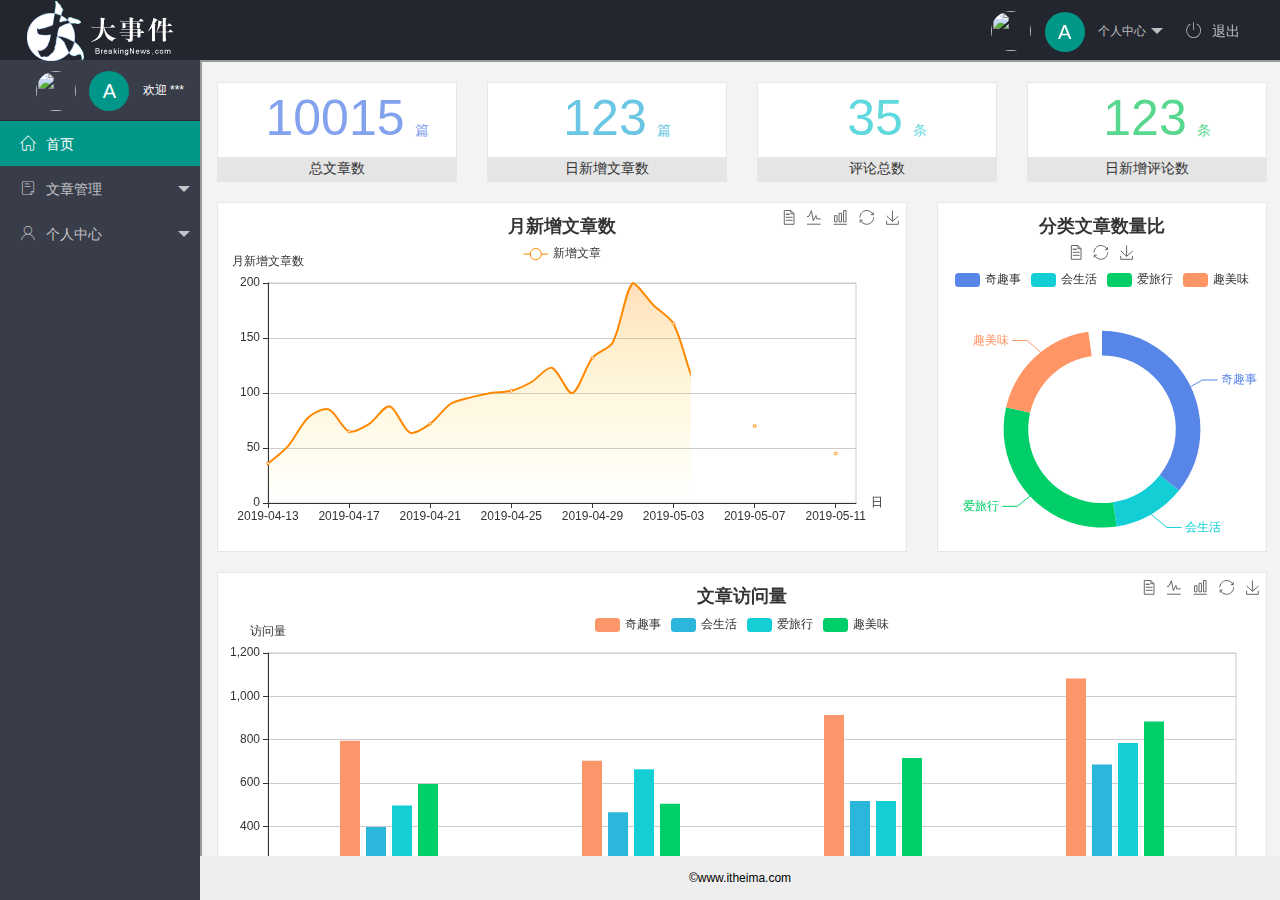
==== commit 7a8478f5: "完成个人中心功能的开发" ====
--- a/index.html
+++ b/index.html
@@ -26,9 +26,9 @@
               个人中心
             </a>
             <dl class="layui-nav-child">
-              <dd><a href="">基本资料</a></dd>
-              <dd><a href="">更换头像</a></dd>
-              <dd><a href="">重置密码</a></dd>
+              <dd><a href="/user/user_info.html" target="fm">基本资料</a></dd>
+              <dd><a href="/user/user_avatar.html" target="fm">更换头像</a></dd>
+              <dd><a href="/user/user_pwd.html" target="fm">重置密码</a></dd>
             </dl>
           </li>
           <li class="layui-nav-item"><a href="javascript:;" id="btnLogout"><span class="iconfont icon-tuichu"></span>退出</a></li>
@@ -59,9 +59,9 @@
             <li class="layui-nav-item">
               <a href="javascript:;"><span class="iconfont icon-user"></span>个人中心</a>
               <dl class="layui-nav-child">
-                <dd><a href="javascript:;">基本资料</a></dd>
-                <dd><a href="javascript:;">更换头像</a></dd>
-                <dd><a href="javascript:;">重置密码</a></dd>
+                <dd><a href="/user/user_info.html" target="fm">基本资料</a></dd>
+                <dd><a href="/user/user_avatar.html" target="fm">更换头像</a></dd>
+                <dd><a href="/user/user_pwd.html" target="fm">重置密码</a></dd>
               </dl>
             </li>
         
@@ -72,7 +72,7 @@
       <div class="layui-body">
         <!-- 内容主体区域 -->
         <iframe name="fm" src="/home/dashboard.html"></iframe> <!--默认是首页-->
-
+        <!--name属性用来指定当前ifram的名称，src属性用来规定iframe中显示的文档的url-->
       </div>
 
       <div class="layui-footer">
